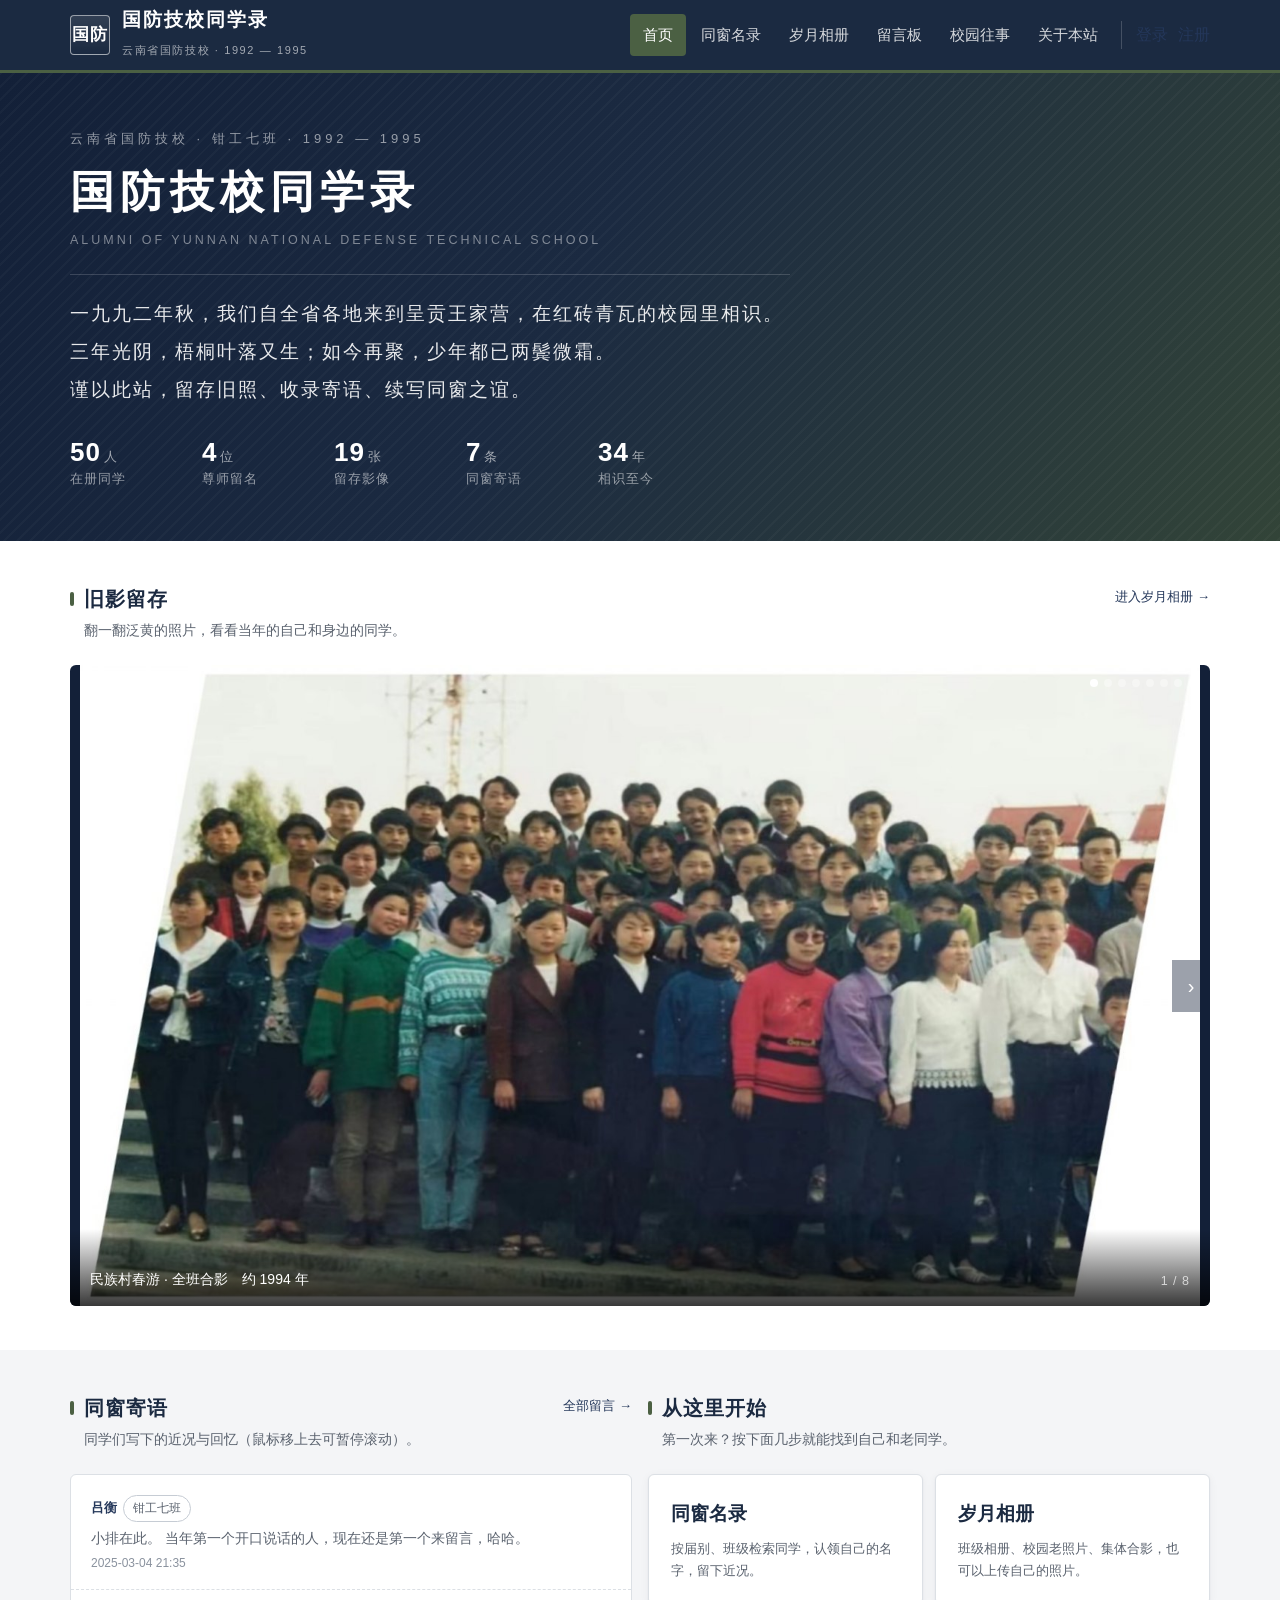
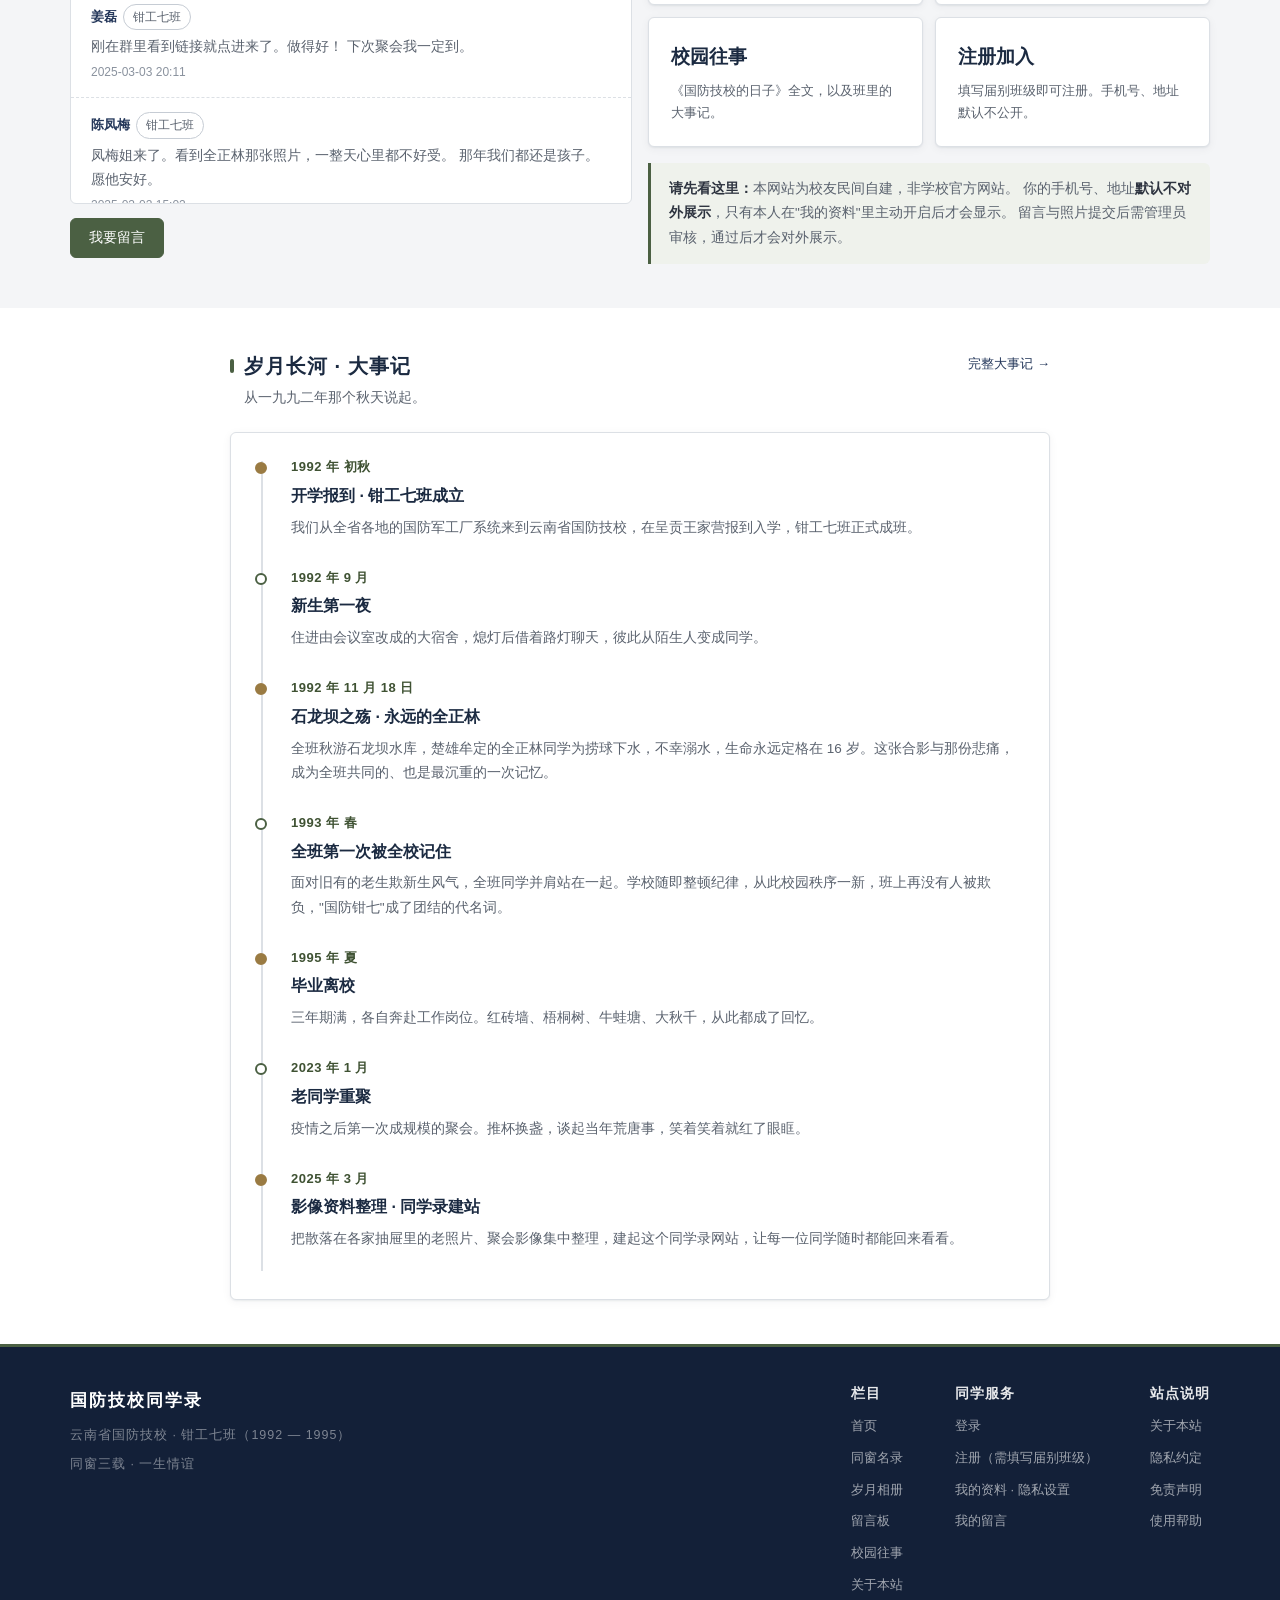
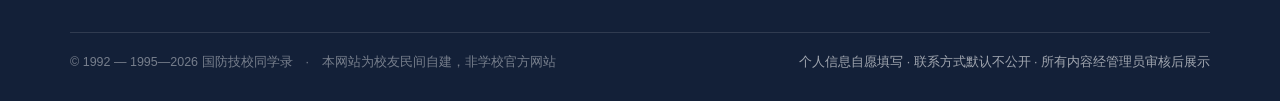
==== index.html @ aab2e18a "国防技校同学录网站：11 个页面 + 静态数据层 + 审核与隐私机制 - 首页/同窗名录/岁月相册/留言板/校园往事/文章详情 - 登录/注册/我的资料/管理后台/关于本站 - 藏蓝+军绿主题，响应式" ====
<!DOCTYPE html>
<html lang="zh-CN">
<head>
<meta charset="UTF-8">
<meta name="viewport" content="width=device-width,initial-scale=1">
<title>国防技校同学录 · 云南省国防技校钳工七班（1992—1995）</title>
<meta name="description" content="云南省国防技校钳工七班同学录：同窗名录、岁月相册、留言寄语、校园往事。面向往届在校学员，用于同学联络与旧照留存。">
<meta name="keywords" content="国防技校,同学录,钳工七班,校友,老照片,云南,呈贡,王家营">
<link rel="icon" href="assets/img/favicon.svg">
<link rel="stylesheet" href="css/style.css">
</head>
<body data-page="home">

<!-- 页头（由 js/ui.js 自动生成，改菜单请见该文件顶部 NAV 数组） -->
<div id="siteHeader"></div>

<!-- ==================== 开篇寄语横幅 ==================== -->
<section class="hero">
  <div class="hero-inner">
    <div class="eyebrow">云南省国防技校 · 钳工七班 · 1992 — 1995</div>
    <h1>国防技校同学录</h1>
    <div class="en">Alumni of Yunnan National Defense Technical School</div>
    <div class="slogan">
      一九九二年秋，我们自全省各地来到呈贡王家营，在红砖青瓦的校园里相识。<br>
      三年光阴，梧桐叶落又生；如今再聚，少年都已两鬓微霜。<br>
      谨以此站，留存旧照、收录寄语、续写同窗之谊。
    </div>
    <div class="hero-stat" data-home="stats"></div>
  </div>
</section>

<!-- ==================== 老照片轮播 ==================== -->
<section class="section">
  <div class="wrap">
    <div class="section-head">
      <h2>旧影留存</h2>
      <a class="more" href="album.html">进入岁月相册 →</a>
      <div class="desc">翻一翻泛黄的照片，看看当年的自己和身边的同学。</div>
    </div>
    <div class="carousel" id="carousel">
      <div class="carousel-stage" id="carouselStage"></div>
    </div>
  </div>
</section>

<!-- ==================== 留言滚动 + 快捷入口 ==================== -->
<section class="section">
  <div class="wrap">
    <div class="grid grid-2">
      <!-- 最新留言 -->
      <div>
        <div class="section-head">
          <h2>同窗寄语</h2>
          <a class="more" href="messages.html">全部留言 →</a>
          <div class="desc">同学们写下的近况与回忆（鼠标移上去可暂停滚动）。</div>
        </div>
        <div class="msg-roll" id="msgRoll"></div>
        <div style="margin-top:14px">
          <a class="btn btn-army" href="messages.html">我要留言</a>
        </div>
      </div>

      <!-- 快捷入口 -->
      <div>
        <div class="section-head">
          <h2>从这里开始</h2>
          <div class="desc">第一次来？按下面几步就能找到自己和老同学。</div>
        </div>
        <div class="grid grid-2" style="gap:12px">
          <a class="card card-pad" href="roster.html" style="text-decoration:none">
            <div style="font-size:19px;color:var(--navy-800);font-weight:600">同窗名录</div>
            <div style="font-size:13px;color:var(--ink-2);margin-top:6px;line-height:1.7">
              按届别、班级检索同学，认领自己的名字，留下近况。
            </div>
          </a>
          <a class="card card-pad" href="album.html" style="text-decoration:none">
            <div style="font-size:19px;color:var(--navy-800);font-weight:600">岁月相册</div>
            <div style="font-size:13px;color:var(--ink-2);margin-top:6px;line-height:1.7">
              班级相册、校园老照片、集体合影，也可以上传自己的照片。
            </div>
          </a>
          <a class="card card-pad" href="stories.html" style="text-decoration:none">
            <div style="font-size:19px;color:var(--navy-800);font-weight:600">校园往事</div>
            <div style="font-size:13px;color:var(--ink-2);margin-top:6px;line-height:1.7">
              《国防技校的日子》全文，以及班里的大事记。
            </div>
          </a>
          <a class="card card-pad" href="register.html" style="text-decoration:none">
            <div style="font-size:19px;color:var(--navy-800);font-weight:600">注册加入</div>
            <div style="font-size:13px;color:var(--ink-2);margin-top:6px;line-height:1.7">
              填写届别班级即可注册。手机号、地址默认不公开。
            </div>
          </a>
        </div>
        <div class="notice" style="margin-top:16px">
          <strong>请先看这里：</strong>本网站为校友民间自建，非学校官方网站。
          你的手机号、地址<strong>默认不对外展示</strong>，只有本人在"我的资料"里主动开启后才会显示。
          留言与照片提交后需管理员审核，通过后才会对外展示。
        </div>
      </div>
    </div>
  </div>
</section>

<!-- ==================== 大事记摘要 ==================== -->
<section class="section">
  <div class="wrap wrap-narrow">
    <div class="section-head">
      <h2>岁月长河 · 大事记</h2>
      <a class="more" href="stories.html">完整大事记 →</a>
      <div class="desc">从一九九二年那个秋天说起。</div>
    </div>
    <div class="card card-pad">
      <div class="timeline" id="timeline"></div>
    </div>
  </div>
</section>

<!-- 页脚 -->
<div id="siteFooter"></div>
<div id="toast"></div>

<script src="js/seed.js"></script>
<script src="js/store.js"></script>
<script src="js/ui.js"></script>
<script src="js/pages.js"></script>
<script>
/* 首页底部也渲染一遍大事记（复用 pages.js 里 stories 的渲染逻辑） */
(function () {
  var tl = document.getElementById('timeline');
  if (!tl) return;
  tl.innerHTML = window.SEED_TIMELINE.map(function (t) {
    return '<div class="tl-item' + (t.key ? ' key' : '') + '">' +
      '<div class="tl-date">' + UI.esc(t.date) + '</div>' +
      '<div class="tl-t">' + UI.esc(t.title) + '</div>' +
      '<div class="tl-d">' + UI.esc(t.desc) + '</div></div>';
  }).join('');
})();
</script>
</body>
</html>
---- css/style.css ----
@charset "utf-8";
/* ==========================================================================
   国防技校同学录 · 全站样式
   风格：庄重简约 · 藏蓝为主 / 军绿为辅 / 深灰文字 / 浅灰白背景
   说明：如需改配色，只改下面 :root 里的变量即可，全站自动生效。
   兼容：电脑端 + 手机移动端（响应式）
   ========================================================================== */

/* ----------------------------- 1. 主题变量 ------------------------------ */
:root{
  /* 主色：藏蓝 */
  --navy-900:#132038;
  --navy-800:#1B2A41;   /* 主色 · 页头 / 主按钮 */
  --navy-700:#24375A;
  --navy-600:#33507F;
  --navy-050:#EDF1F7;

  /* 辅色：军绿 */
  --army-700:#3F5233;
  --army-600:#4B6043;
  --army-500:#647A56;
  --army-050:#EFF2EC;

  /* 点缀：旧铜金（仅用于纪念 / 荣誉等少量场景，克制使用） */
  --gold-600:#9A7B43;
  --gold-050:#F7F3EA;

  /* 文字 */
  --ink:#2E3440;        /* 主文字 · 深灰 */
  --ink-2:#5A626E;      /* 次要文字 */
  --ink-3:#8A929E;      /* 弱化文字 */

  /* 背景 / 线条 */
  --bg:#F4F5F7;         /* 页面背景 · 浅灰白 */
  --bg-2:#EAECEF;
  --card:#FFFFFF;
  --line:#DCE0E5;
  --line-2:#C6CCD4;

  /* 状态色（用于审核状态等提示，低饱和，不喧宾夺主） */
  --ok:#3F6B4A;
  --ok-bg:#EDF4EF;
  --warn:#8A6A25;
  --warn-bg:#FBF5E6;
  --danger:#8C3A38;
  --danger-bg:#F8EDEC;

  /* 版式 */
  --radius:6px;
  --radius-lg:10px;
  --shadow:0 1px 2px rgba(19,32,56,.06),0 2px 10px rgba(19,32,56,.05);
  --shadow-md:0 2px 6px rgba(19,32,56,.08),0 10px 26px rgba(19,32,56,.08);
  --wrap:1180px;

  /* 字体 */
  --font:"PingFang SC","Microsoft YaHei","Hiragino Sans GB","Source Han Sans SC","Noto Sans CJK SC",-apple-system,"Segoe UI",Roboto,"Helvetica Neue",sans-serif;
  --font-kai:"Kaiti SC","KaiTi","STKaiti","楷体",serif;
}

/* ----------------------------- 2. 基础重置 ------------------------------ */
*,*::before,*::after{box-sizing:border-box;}
html{-webkit-text-size-adjust:100%;scroll-behavior:smooth;}
body{
  margin:0;
  font-family:var(--font);
  font-size:15.5px;
  line-height:1.8;
  color:var(--ink);
  background:var(--bg);
  -webkit-font-smoothing:antialiased;
}
img{max-width:100%;display:block;border:0;}
a{color:var(--navy-700);text-decoration:none;}
a:hover{color:var(--navy-600);text-decoration:underline;}
h1,h2,h3,h4{margin:0;font-weight:600;line-height:1.4;color:var(--navy-800);}
p{margin:0 0 1em;}
ul,ol{margin:0;padding:0;list-style:none;}
button,input,select,textarea{font-family:inherit;font-size:inherit;color:inherit;}
button{cursor:pointer;}
::selection{background:var(--navy-800);color:#fff;}

/* 通用容器 */
.wrap{width:100%;max-width:var(--wrap);margin:0 auto;padding:0 20px;}
.wrap-narrow{max-width:860px;}
.mt0{margin-top:0;}
.mb0{margin-bottom:0;}
.tc{text-align:center;}
.hide{display:none !important;}

/* ----------------------------- 3. 页头导航 ------------------------------ */
.site-header{
  background:var(--navy-800);
  border-bottom:3px solid var(--army-600);
  position:sticky;
  top:0;
  z-index:100;
}
.header-inner{
  max-width:var(--wrap);
  margin:0 auto;
  padding:0 20px;
  display:flex;
  align-items:center;
  justify-content:space-between;
  gap:18px;
  min-height:70px;
}
/* 站点标识 */
.brand{display:flex;align-items:center;gap:12px;color:#fff;text-decoration:none;flex:0 0 auto;}
.brand:hover{text-decoration:none;color:#fff;}
.brand-mark{
  width:40px;height:40px;flex:0 0 auto;
  border:1.5px solid rgba(255,255,255,.55);
  border-radius:4px;
  display:flex;align-items:center;justify-content:center;
  font-size:17px;font-weight:700;letter-spacing:1px;color:#fff;
  background:linear-gradient(180deg,rgba(255,255,255,.10),rgba(255,255,255,0));
}
.brand-text .brand-title{font-size:19px;font-weight:700;letter-spacing:2px;color:#fff;line-height:1.25;}
.brand-text .brand-sub{font-size:11px;letter-spacing:1.6px;color:rgba(255,255,255,.6);text-transform:uppercase;}

/* 主导航 */
.nav{display:flex;align-items:center;gap:2px;}
.nav > a{
  color:rgba(255,255,255,.82);
  padding:8px 13px;
  font-size:14.5px;
  border-radius:4px;
  transition:background .15s,color .15s;
  white-space:nowrap;
}
.nav > a:hover{background:rgba(255,255,255,.10);color:#fff;text-decoration:none;}
.nav > a.active{color:#fff;background:var(--army-600);}
.nav-user{display:flex;align-items:center;gap:10px;margin-left:8px;padding-left:14px;border-left:1px solid rgba(255,255,255,.18);}
.nav-user .who{color:rgba(255,255,255,.7);font-size:13px;}

/* 移动端汉堡按钮 */
.nav-toggle{
  display:none;background:transparent;border:1px solid rgba(255,255,255,.35);
  color:#fff;border-radius:4px;padding:6px 10px;font-size:16px;line-height:1;
}
@media (max-width:900px){
  .header-inner{flex-wrap:wrap;min-height:60px;padding-top:8px;padding-bottom:8px;}
  .nav-toggle{display:block;}
  .nav{
    display:none;flex-direction:column;align-items:stretch;gap:0;
    width:100%;padding:6px 0 12px;
  }
  .nav.open{display:flex;}
  .nav > a{padding:11px 12px;border-radius:0;border-bottom:1px solid rgba(255,255,255,.08);}
  .nav-user{margin:10px 0 0;padding:10px 12px 0;border-left:0;border-top:1px solid rgba(255,255,255,.15);justify-content:space-between;}
}

/* ----------------------------- 4. 页面标题条 ---------------------------- */
.page-head{
  background:var(--navy-700);
  background-image:linear-gradient(120deg,var(--navy-800),var(--navy-700) 60%,var(--army-700));
  color:#fff;
  padding:34px 0 30px;
}
.page-head h1{color:#fff;font-size:25px;letter-spacing:1px;}
.page-head .sub{color:rgba(255,255,255,.72);font-size:13.5px;margin-top:6px;letter-spacing:.5px;}
.crumb{font-size:12.5px;color:rgba(255,255,255,.6);margin-bottom:10px;}
.crumb a{color:rgba(255,255,255,.8);}
.crumb a:hover{color:#fff;}

/* ----------------------------- 5. 板块 / 卡片 --------------------------- */
.section{padding:44px 0;}
.section:nth-of-type(even){background:#fff;}
.section-head{margin-bottom:22px;}
.section-head h2{
  font-size:20px;letter-spacing:1px;position:relative;padding-left:14px;
}
.section-head h2::before{
  content:"";position:absolute;left:0;top:.35em;bottom:.35em;width:4px;
  background:var(--army-600);border-radius:2px;
}
.section-head .desc{color:var(--ink-2);font-size:13.5px;margin-top:6px;padding-left:14px;}
.section-head .more{float:right;font-size:13px;margin-top:-28px;}

.card{
  background:var(--card);border:1px solid var(--line);border-radius:var(--radius);
  box-shadow:var(--shadow);
}
.card-pad{padding:22px;}
.grid{display:grid;gap:16px;}
.grid-3{grid-template-columns:repeat(3,1fr);}
.grid-4{grid-template-columns:repeat(4,1fr);}
.grid-2{grid-template-columns:repeat(2,1fr);}

/* ----------------------------- 6. 按钮 ---------------------------------- */
.btn{
  display:inline-flex;align-items:center;justify-content:center;gap:6px;
  padding:9px 18px;border-radius:var(--radius);border:1px solid var(--navy-800);
  background:var(--navy-800);color:#fff;font-size:14px;line-height:1.4;
  transition:background .15s,border-color .15s,color .15s;
  white-space:nowrap;
}
.btn:hover{background:var(--navy-700);border-color:var(--navy-700);color:#fff;text-decoration:none;}
.btn-army{background:var(--army-600);border-color:var(--army-600);}
.btn-army:hover{background:var(--army-500);border-color:var(--army-500);}
.btn-ghost{background:transparent;color:var(--navy-800);border-color:var(--line-2);}
.btn-ghost:hover{background:var(--navy-050);color:var(--navy-800);border-color:var(--navy-600);}
.btn-light{background:rgba(255,255,255,.12);border-color:rgba(255,255,255,.5);color:#fff;}
.btn-light:hover{background:rgba(255,255,255,.22);color:#fff;}
.btn-sm{padding:5px 12px;font-size:13px;}
.btn-danger{background:var(--danger);border-color:var(--danger);}
.btn-danger:hover{background:#7A3230;border-color:#7A3230;}
.btn-block{width:100%;}
.btn:disabled{opacity:.55;cursor:not-allowed;}

/* ----------------------------- 7. 表单 ---------------------------------- */
.form-row{margin-bottom:16px;}
.form-row label{display:block;font-size:13.5px;color:var(--ink-2);margin-bottom:6px;}
.form-row label .req{color:var(--danger);margin-left:2px;}
.input,.select,.textarea{
  width:100%;padding:9px 12px;border:1px solid var(--line-2);border-radius:var(--radius);
  background:#fff;color:var(--ink);outline:none;transition:border-color .15s,box-shadow .15s;
}
.input:focus,.select:focus,.textarea:focus{border-color:var(--navy-600);box-shadow:0 0 0 3px var(--navy-050);}
.textarea{min-height:120px;resize:vertical;line-height:1.7;}
.form-hint{font-size:12.5px;color:var(--ink-3);margin-top:5px;}
.form-inline{display:flex;gap:10px;flex-wrap:wrap;align-items:flex-end;}
.check{display:flex;align-items:flex-start;gap:8px;font-size:13.5px;color:var(--ink-2);line-height:1.6;}
.check input{margin-top:4px;flex:0 0 auto;width:16px;height:16px;accent-color:var(--navy-700);}

/* ----------------------------- 8. 表格 ---------------------------------- */
.table{width:100%;border-collapse:collapse;font-size:14px;background:#fff;}
.table th,.table td{padding:11px 12px;border-bottom:1px solid var(--line);text-align:left;vertical-align:middle;}
.table th{background:var(--bg-2);color:var(--ink-2);font-weight:600;font-size:13px;white-space:nowrap;}
.table tr:hover td{background:#FAFBFC;}

/* ----------------------------- 9. 标签 / 提示 --------------------------- */
.tag{
  display:inline-block;padding:2px 9px;border-radius:999px;font-size:12px;line-height:1.7;
  border:1px solid var(--line-2);color:var(--ink-2);background:#fff;
}
.tag-navy{background:var(--navy-050);border-color:#C9D5E6;color:var(--navy-700);}
.tag-army{background:var(--army-050);border-color:#CBD6C2;color:var(--army-700);}
.tag-gold{background:var(--gold-050);border-color:#E2D5B6;color:var(--gold-600);}
.tag-ok{background:var(--ok-bg);border-color:#C6DCCC;color:var(--ok);}
.tag-warn{background:var(--warn-bg);border-color:#E6D9B4;color:var(--warn);}
.tag-danger{background:var(--danger-bg);border-color:#E7CBC9;color:var(--danger);}

.notice{
  border-left:3px solid var(--army-600);background:var(--army-050);
  padding:14px 18px;border-radius:0 var(--radius) var(--radius) 0;
  font-size:13.5px;color:var(--ink-2);line-height:1.8;
}
.notice-navy{border-left-color:var(--navy-700);background:var(--navy-050);}
.notice-warn{border-left-color:var(--gold-600);background:var(--gold-050);}
.notice strong{color:var(--ink);}

/* Toast 轻提示 */
#toast{
  position:fixed;left:50%;bottom:34px;transform:translateX(-50%);
  background:var(--navy-900);color:#fff;padding:11px 22px;border-radius:var(--radius);
  font-size:14px;z-index:9999;box-shadow:var(--shadow-md);opacity:0;pointer-events:none;
  transition:opacity .2s,transform .2s;max-width:86vw;text-align:center;
}
#toast.show{opacity:1;transform:translateX(-50%) translateY(-6px);}

/* ----------------------------- 10. 首页专属 ----------------------------- */
/* 开篇寄语横幅 */
.hero{
  background:var(--navy-800);
  background-image:
    linear-gradient(120deg,var(--navy-900) 0%,var(--navy-800) 45%,var(--army-700) 130%);
  color:#fff;
  padding:54px 0 50px;
  position:relative;
  overflow:hidden;
}
.hero::after{ /* 极简暗纹，庄重不花哨 */
  content:"";position:absolute;inset:0;
  background-image:repeating-linear-gradient(135deg,rgba(255,255,255,.028) 0 2px,transparent 2px 9px);
  pointer-events:none;
}
.hero-inner{position:relative;z-index:1;max-width:var(--wrap);margin:0 auto;padding:0 20px;}
.hero .eyebrow{font-size:13px;letter-spacing:4px;color:rgba(255,255,255,.55);margin-bottom:14px;}
.hero h1{
  color:#fff;font-size:44px;letter-spacing:6px;line-height:1.25;font-weight:700;
}
.hero .en{font-size:12.5px;letter-spacing:3px;color:rgba(255,255,255,.45);margin-top:10px;text-transform:uppercase;}
.hero .slogan{
  margin-top:22px;padding-top:20px;border-top:1px solid rgba(255,255,255,.16);
  font-family:var(--font-kai);font-size:19px;line-height:2;color:rgba(255,255,255,.9);
  letter-spacing:2px;max-width:720px;
}
.hero-stat{display:flex;gap:36px;margin-top:28px;flex-wrap:wrap;}
.hero-stat .it{min-width:96px;}
.hero-stat .n{font-size:26px;font-weight:700;color:#fff;letter-spacing:1px;line-height:1.2;}
.hero-stat .n small{font-size:13px;font-weight:400;color:rgba(255,255,255,.6);margin-left:3px;letter-spacing:0;}
.hero-stat .t{font-size:12.5px;color:rgba(255,255,255,.55);letter-spacing:1px;}
@media (max-width:700px){
  .hero{padding:36px 0 34px;}
  .hero h1{font-size:30px;letter-spacing:3px;}
  .hero .slogan{font-size:16px;line-height:1.95;}
  .hero-stat{gap:22px;}
}

/* 老照片轮播 */
.carousel{position:relative;background:var(--navy-900);border-radius:var(--radius);overflow:hidden;}
.carousel-stage{position:relative;width:100%;padding-top:56.25%;} /* 16:9 */
.carousel-stage img{
  position:absolute;inset:0;width:100%;height:100%;object-fit:contain;
  opacity:0;transition:opacity .6s ease;
}
.carousel-stage img.on{opacity:1;}
.carousel-cap{
  position:absolute;left:0;right:0;bottom:0;padding:38px 20px 14px;
  background:linear-gradient(180deg,transparent,rgba(0,0,0,.78));
  color:#fff;font-size:14px;display:flex;align-items:flex-end;justify-content:space-between;gap:12px;
}
.carousel-cap .idx{font-size:12.5px;color:rgba(255,255,255,.7);letter-spacing:1px;flex:0 0 auto;}
.carousel-btn{
  position:absolute;top:50%;transform:translateY(-50%);
  width:38px;height:52px;border:0;background:rgba(19,32,56,.42);color:#fff;
  font-size:20px;line-height:1;display:flex;align-items:center;justify-content:center;
  transition:background .15s;
}
.carousel-btn:hover{background:rgba(19,32,56,.75);}
.carousel-btn.prev{left:0;}
.carousel-btn.next{right:0;}
.carousel-dots{position:absolute;top:14px;right:14px;display:flex;gap:6px;flex-wrap:wrap;max-width:60%;}
.carousel-dots button{
  width:8px;height:8px;border-radius:50%;border:0;padding:0;
  background:rgba(255,255,255,.35);transition:background .15s;
}
.carousel-dots button.on{background:#fff;}

/* 最新留言滚动区 */
.msg-roll{
  height:330px;overflow:hidden;position:relative;
  border:1px solid var(--line);border-radius:var(--radius);background:#fff;
}
.msg-roll-inner{padding:6px 0;}
.msg-roll-inner.scrolling{animation:rollUp 40s linear infinite;}
.msg-roll:hover .msg-roll-inner{animation-play-state:paused;}
@keyframes rollUp{from{transform:translateY(0);}to{transform:translateY(-50%);}}
.roll-item{padding:14px 20px;border-bottom:1px dashed var(--line);}
.roll-item .who{font-size:13px;color:var(--navy-700);font-weight:600;}
.roll-item .who .tag{margin-left:6px;font-weight:400;}
.roll-item .txt{font-size:14px;color:var(--ink-2);margin-top:4px;line-height:1.75;
  display:-webkit-box;-webkit-line-clamp:2;-webkit-box-orient:vertical;overflow:hidden;}
.roll-item .time{font-size:12px;color:var(--ink-3);margin-top:3px;}

/* ----------------------------- 11. 名录卡片 ----------------------------- */
.roster-tools{
  background:#fff;border:1px solid var(--line);border-radius:var(--radius);
  padding:16px 18px;margin-bottom:22px;
}
.search-line{display:flex;gap:10px;flex-wrap:wrap;}
.search-line .input{flex:1 1 220px;}
.filters{display:flex;gap:20px;flex-wrap:wrap;margin-top:14px;padding-top:14px;border-top:1px dashed var(--line);}
.filter-group{display:flex;align-items:center;gap:8px;flex-wrap:wrap;}
.filter-group .lbl{font-size:13px;color:var(--ink-3);flex:0 0 auto;}
.chip{
  padding:4px 12px;border-radius:999px;border:1px solid var(--line-2);background:#fff;
  font-size:13px;color:var(--ink-2);cursor:pointer;transition:all .15s;
}
.chip:hover{border-color:var(--navy-600);color:var(--navy-700);}
.chip.on{background:var(--navy-800);border-color:var(--navy-800);color:#fff;}

.member{
  background:#fff;border:1px solid var(--line);border-radius:var(--radius);
  padding:16px 16px 14px;display:flex;gap:14px;box-shadow:var(--shadow);
  transition:box-shadow .18s,border-color .18s;
}
.member:hover{box-shadow:var(--shadow-md);border-color:var(--line-2);}
.avatar{
  width:54px;height:54px;flex:0 0 auto;border-radius:4px;
  background:var(--navy-050);border:1px solid #C9D5E6;color:var(--navy-700);
  display:flex;align-items:center;justify-content:center;font-size:20px;font-weight:600;letter-spacing:0;
}
.avatar.army{background:var(--army-050);border-color:#CBD6C2;color:var(--army-700);}
.member-main{min-width:0;flex:1;}
.member-name{font-size:16.5px;font-weight:600;color:var(--navy-800);display:flex;align-items:center;gap:8px;flex-wrap:wrap;}
.member-name .nick{font-size:12.5px;color:var(--ink-3);font-weight:400;}
.member-meta{font-size:13px;color:var(--ink-2);margin-top:5px;display:flex;flex-wrap:wrap;gap:4px 14px;}
.member-meta i{font-style:normal;color:var(--ink-3);}
.member-note{font-size:13.5px;color:var(--ink-2);margin-top:8px;line-height:1.7;
  display:-webkit-box;-webkit-line-clamp:2;-webkit-box-orient:vertical;overflow:hidden;}
.member-foot{margin-top:10px;padding-top:10px;border-top:1px dashed var(--line);
  display:flex;align-items:center;justify-content:space-between;gap:10px;flex-wrap:wrap;}
.privacy-lock{font-size:12.5px;color:var(--ink-3);display:flex;align-items:center;gap:5px;}

/* 分页 */
.pager{display:flex;justify-content:center;align-items:center;gap:8px;margin-top:28px;flex-wrap:wrap;}
.pager button{
  min-width:36px;height:36px;padding:0 11px;border:1px solid var(--line-2);background:#fff;
  border-radius:var(--radius);color:var(--ink-2);font-size:13.5px;
}
.pager button:hover{border-color:var(--navy-600);color:var(--navy-700);}
.pager button.on{background:var(--navy-800);border-color:var(--navy-800);color:#fff;}
.pager button:disabled{opacity:.45;cursor:not-allowed;}

/* ----------------------------- 12. 相册 --------------------------------- */
.album-filter{display:flex;gap:10px;flex-wrap:wrap;margin-bottom:20px;}
.gallery{display:grid;grid-template-columns:repeat(4,1fr);gap:14px;}
.photo{
  position:relative;background:#fff;border:1px solid var(--line);border-radius:var(--radius);
  overflow:hidden;cursor:pointer;box-shadow:var(--shadow);
}
.photo .thumb{position:relative;padding-top:72%;background:var(--bg-2);overflow:hidden;}
.photo .thumb img{
  position:absolute;inset:0;width:100%;height:100%;object-fit:cover;object-position:center 36%;
  transition:transform .35s ease;
}
.photo:hover .thumb img{transform:scale(1.04);}
.photo .info{padding:10px 12px 12px;}
.photo .info .t{font-size:13.5px;color:var(--navy-800);font-weight:600;
  display:-webkit-box;-webkit-line-clamp:1;-webkit-box-orient:vertical;overflow:hidden;}
.photo .info .m{font-size:12px;color:var(--ink-3);margin-top:3px;display:flex;justify-content:space-between;gap:8px;}
.photo .badge{
  position:absolute;top:8px;left:8px;z-index:2;
}
/* 灯箱 */
.lightbox{
  position:fixed;inset:0;background:rgba(12,18,30,.92);z-index:1000;
  display:none;align-items:center;justify-content:center;padding:30px;
}
.lightbox.on{display:flex;}
.lightbox img{max-width:92vw;max-height:78vh;object-fit:contain;border-radius:3px;box-shadow:0 12px 50px rgba(0,0,0,.6);}
.lightbox .lb-cap{
  position:absolute;left:0;right:0;bottom:0;padding:16px 24px 22px;
  color:#fff;text-align:center;background:linear-gradient(180deg,transparent,rgba(0,0,0,.7));
}
.lightbox .lb-cap .t{font-size:15.5px;}
.lightbox .lb-cap .m{font-size:12.5px;color:rgba(255,255,255,.62);margin-top:4px;}
.lightbox .lb-close{
  position:absolute;top:18px;right:22px;background:transparent;border:1px solid rgba(255,255,255,.4);
  color:#fff;width:38px;height:38px;border-radius:50%;font-size:18px;line-height:1;
}
.lightbox .lb-close:hover{background:rgba(255,255,255,.14);}
.lightbox .lb-nav{
  position:absolute;top:50%;transform:translateY(-50%);width:46px;height:64px;
  background:rgba(255,255,255,.10);border:1px solid rgba(255,255,255,.22);color:#fff;
  border-radius:3px;font-size:22px;
}
.lightbox .lb-nav:hover{background:rgba(255,255,255,.2);}
.lightbox .lb-nav.prev{left:16px;}
.lightbox .lb-nav.next{right:16px;}

/* 上传区 */
.uploader{
  border:1.5px dashed var(--line-2);border-radius:var(--radius-lg);background:#fff;
  padding:26px;text-align:center;
}
.uploader.dragover{border-color:var(--navy-600);background:var(--navy-050);}
.uploader .up-icon{font-size:30px;color:var(--ink-3);line-height:1;}
.uploader .up-t{font-size:14.5px;color:var(--ink-2);margin-top:10px;}
.uploader .up-s{font-size:12.5px;color:var(--ink-3);margin-top:4px;}
.preview-strip{display:flex;gap:10px;flex-wrap:wrap;justify-content:center;margin-top:16px;}
.preview-strip .pv{width:88px;height:88px;border-radius:4px;overflow:hidden;border:1px solid var(--line-2);position:relative;}
.preview-strip .pv img{width:100%;height:100%;object-fit:cover;}

/* ----------------------------- 13. 留言板 ------------------------------- */
.post{
  background:#fff;border:1px solid var(--line);border-radius:var(--radius);
  padding:18px 20px;margin-bottom:14px;box-shadow:var(--shadow);
}
.post-head{display:flex;align-items:center;gap:11px;flex-wrap:wrap;}
.post-head .avatar{width:40px;height:40px;font-size:15px;}
.post-head .who{font-size:14.5px;font-weight:600;color:var(--navy-800);}
.post-head .meta{font-size:12.5px;color:var(--ink-3);}
.post-head .right{margin-left:auto;display:flex;align-items:center;gap:8px;}
.post-body{margin-top:12px;font-size:15px;color:var(--ink);line-height:1.85;white-space:pre-wrap;word-break:break-word;}
.post-body img{max-width:100%;border-radius:4px;margin-top:10px;border:1px solid var(--line);}
.post-acts{margin-top:12px;padding-top:10px;border-top:1px dashed var(--line);
  display:flex;gap:16px;align-items:center;font-size:13px;}
.post-acts button{background:transparent;border:0;color:var(--ink-3);padding:0;font-size:13px;}
.post-acts button:hover{color:var(--navy-700);}
.replies{margin-top:12px;background:var(--bg);border-radius:var(--radius);padding:12px 14px;}
.reply{font-size:13.5px;color:var(--ink-2);line-height:1.75;padding:7px 0;border-bottom:1px dashed var(--line);}
.reply:last-child{border-bottom:0;}
.reply .who{color:var(--navy-700);font-weight:600;margin-right:6px;}
.reply .at{color:var(--army-600);}
.reply-form{display:flex;gap:8px;margin-top:10px;}
.reply-form .input{flex:1;padding:7px 11px;font-size:13.5px;}

/* ----------------------------- 14. 文章 --------------------------------- */
.article{background:#fff;border:1px solid var(--line);border-radius:var(--radius);padding:34px 40px;box-shadow:var(--shadow);}
.article h1{font-size:26px;line-height:1.5;letter-spacing:1px;}
.article .art-meta{font-size:13px;color:var(--ink-3);margin:10px 0 22px;padding-bottom:16px;border-bottom:1px solid var(--line);}
.article-body{font-size:16px;line-height:2.05;color:var(--ink);}
.article-body p{margin:0 0 1.25em;text-indent:2em;}
.article-body p.noind{text-indent:0;}
.article-body blockquote{
  margin:22px 0;padding:16px 22px;background:var(--bg);border-left:3px solid var(--army-600);
  font-family:var(--font-kai);font-size:16.5px;color:var(--ink-2);text-indent:0;
}
.article-body blockquote p{text-indent:0;margin:0 0 .6em;}
.article-body blockquote p:last-child{margin-bottom:0;}
.article-body h2{font-size:19px;margin:32px 0 14px;padding-left:12px;border-left:4px solid var(--navy-700);}
.article-body .memorial{
  background:var(--gold-050);border:1px solid #E2D5B6;border-radius:var(--radius);
  padding:18px 22px;margin:22px 0;text-align:center;font-family:var(--font-kai);
  color:var(--gold-600);font-size:16px;line-height:2;text-indent:0;
}
.art-list-item{
  background:#fff;border:1px solid var(--line);border-radius:var(--radius);
  padding:20px 22px;margin-bottom:14px;box-shadow:var(--shadow);
  display:flex;gap:18px;align-items:flex-start;
}
.art-list-item:hover{border-color:var(--line-2);}
.art-thumb{width:130px;height:92px;flex:0 0 auto;border-radius:4px;overflow:hidden;background:var(--bg-2);}
.art-thumb img{width:100%;height:100%;object-fit:cover;object-position:center 36%;}
.art-list-main{flex:1;min-width:0;}
.art-list-main h3{font-size:17.5px;}
.art-list-main h3 a{color:var(--navy-800);}
.art-list-main .ex{font-size:13.5px;color:var(--ink-2);margin-top:8px;line-height:1.8;}
.art-list-main .mt{font-size:12.5px;color:var(--ink-3);margin-top:10px;}

/* 大事记时间轴 */
.timeline{position:relative;padding-left:30px;}
.timeline::before{content:"";position:absolute;left:8px;top:6px;bottom:6px;width:2px;background:var(--line);}
.tl-item{position:relative;padding:0 0 26px 8px;}
.tl-item::before{
  content:"";position:absolute;left:-28px;top:7px;width:12px;height:12px;border-radius:50%;
  background:#fff;border:2.5px solid var(--army-600);
}
.tl-item.key::before{background:var(--gold-600);border-color:var(--gold-600);}
.tl-item .tl-date{font-size:13px;color:var(--army-700);font-weight:600;letter-spacing:.5px;}
.tl-item .tl-t{font-size:16px;color:var(--navy-800);margin-top:3px;font-weight:600;}
.tl-item .tl-d{font-size:13.5px;color:var(--ink-2);margin-top:5px;line-height:1.8;}

/* ----------------------------- 15. 登录/注册 ---------------------------- */
.auth-wrap{max-width:460px;margin:0 auto;}
.auth-card{background:#fff;border:1px solid var(--line);border-radius:var(--radius-lg);
  padding:34px 34px 30px;box-shadow:var(--shadow-md);}
.auth-card h2{font-size:21px;text-align:center;letter-spacing:1px;}
.auth-card .auth-sub{text-align:center;font-size:13px;color:var(--ink-3);margin:8px 0 24px;}
.auth-foot{text-align:center;font-size:13.5px;color:var(--ink-2);margin-top:20px;}
.demo-hint{
  background:var(--navy-050);border:1px dashed #C9D5E6;border-radius:var(--radius);
  padding:11px 14px;font-size:12.5px;color:var(--navy-700);margin-top:18px;line-height:1.75;
}

/* ----------------------------- 16. 影音 / 关于 -------------------------- */
.video-box{background:var(--navy-900);border-radius:var(--radius);overflow:hidden;}
.video-box video{width:100%;display:block;background:#000;}
.video-fallback{padding:14px 18px;background:var(--navy-800);color:rgba(255,255,255,.72);font-size:12.5px;line-height:1.8;}
.video-fallback code{background:rgba(255,255,255,.12);padding:1px 6px;border-radius:3px;color:#fff;}

.prose-block{font-size:15.5px;line-height:2;color:var(--ink);}
.prose-block h3{font-size:17px;margin:26px 0 12px;}
.prose-block p{text-indent:2em;margin:0 0 1.1em;}
.prose-block ul{margin:0 0 1.1em;padding-left:1.4em;list-style:disc;}
.prose-block ul li{margin-bottom:7px;line-height:1.9;}

/* 管理后台 */
.admin-tabs{display:flex;gap:8px;flex-wrap:wrap;margin-bottom:20px;border-bottom:1px solid var(--line);padding-bottom:0;}
.admin-tabs button{
  background:transparent;border:0;border-bottom:2.5px solid transparent;padding:10px 16px;
  font-size:14.5px;color:var(--ink-2);margin-bottom:-1px;
}
.admin-tabs button.on{color:var(--navy-800);border-bottom-color:var(--navy-800);font-weight:600;}
.stat-row{display:grid;grid-template-columns:repeat(4,1fr);gap:16px;margin-bottom:24px;}
.stat-box{background:#fff;border:1px solid var(--line);border-radius:var(--radius);padding:18px 20px;}
.stat-box .n{font-size:27px;font-weight:700;color:var(--navy-800);line-height:1.25;}
.stat-box .t{font-size:13px;color:var(--ink-3);margin-top:2px;}

/* ----------------------------- 17. 页脚 --------------------------------- */
.site-footer{
  background:var(--navy-900);color:rgba(255,255,255,.6);margin-top:0;
  padding:38px 0 26px;font-size:13px;line-height:1.9;
  border-top:3px solid var(--army-600);
}
.footer-top{display:flex;gap:40px;flex-wrap:wrap;justify-content:space-between;}
.footer-brand .bt{color:#fff;font-size:17px;letter-spacing:2px;font-weight:600;}
.footer-brand .bs{font-size:12.5px;color:rgba(255,255,255,.45);margin-top:6px;letter-spacing:1px;}
.footer-links{display:flex;gap:52px;flex-wrap:wrap;}
.footer-col h4{color:rgba(255,255,255,.9);font-size:13.5px;margin-bottom:10px;letter-spacing:1px;}
.footer-col a{display:block;color:rgba(255,255,255,.6);font-size:13px;margin-bottom:7px;}
.footer-col a:hover{color:#fff;text-decoration:none;}
.footer-bottom{
  margin-top:28px;padding-top:18px;border-top:1px solid rgba(255,255,255,.12);
  font-size:12.5px;color:rgba(255,255,255,.42);display:flex;justify-content:space-between;
  gap:14px;flex-wrap:wrap;
}
.footer-bottom .warn{color:rgba(255,255,255,.6);}

/* 空状态 */
.empty{text-align:center;padding:52px 20px;color:var(--ink-3);font-size:14px;}
.empty .ic{font-size:34px;opacity:.5;line-height:1;margin-bottom:12px;}

/* ----------------------------- 18. 响应式 ------------------------------- */
@media (max-width:1024px){
  .grid-4{grid-template-columns:repeat(3,1fr);}
  .gallery{grid-template-columns:repeat(3,1fr);}
  .stat-row{grid-template-columns:repeat(2,1fr);}
}
@media (max-width:820px){
  body{font-size:15px;}
  .grid-3,.grid-4,.grid-2{grid-template-columns:repeat(2,1fr);}
  .gallery{grid-template-columns:repeat(2,1fr);}
  .section{padding:32px 0;}
  .article{padding:24px 20px;}
  .article-body{font-size:15.5px;line-height:1.95;}
  .art-list-item{flex-direction:column;gap:12px;}
  .art-thumb{width:100%;height:150px;}
  .footer-links{gap:34px;}
}
@media (max-width:560px){
  .wrap{padding:0 14px;}
  .grid-3,.grid-4,.grid-2{grid-template-columns:1fr;}
  .gallery{grid-template-columns:repeat(2,1fr);gap:10px;}
  .page-head{padding:24px 0 22px;}
  .page-head h1{font-size:21px;}
  .section-head .more{float:none;display:block;margin-top:8px;}
  .member{padding:14px;}
  .avatar{width:46px;height:46px;font-size:17px;}
  .carousel-cap{font-size:12.5px;padding:30px 12px 10px;flex-direction:column;align-items:flex-start;gap:4px;}
  .carousel-btn{width:30px;height:42px;font-size:17px;}
  .filters{gap:12px;}
  .article-body p{text-indent:0;}
  .footer-top{gap:24px;}
  .footer-bottom{flex-direction:column;gap:8px;}
  .auth-card{padding:24px 18px;}
  .msg-roll{height:270px;}
}

/* 打印（相册/文章可打印存档） */
@media print{
  .site-header,.site-footer,.page-head,.no-print{display:none !important;}
  body{background:#fff;}
  .article{border:0;box-shadow:none;padding:0;}
}
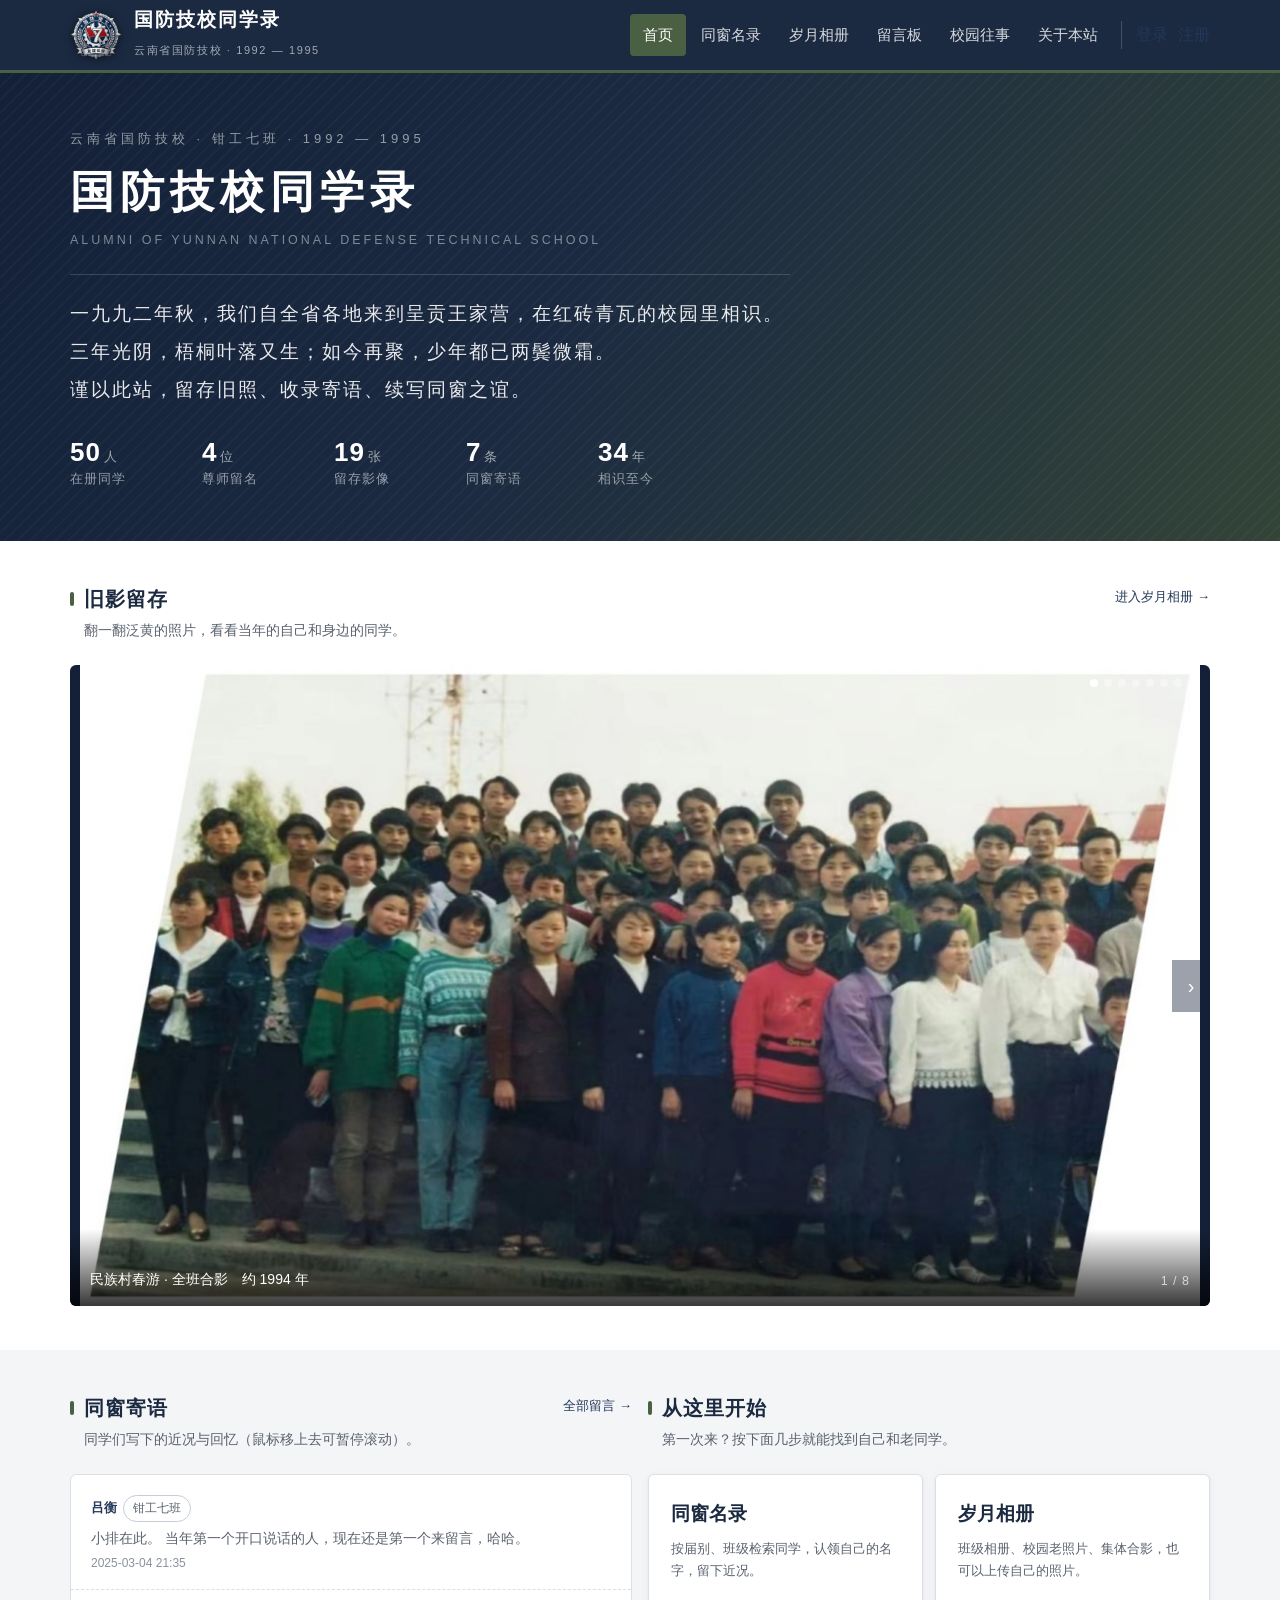
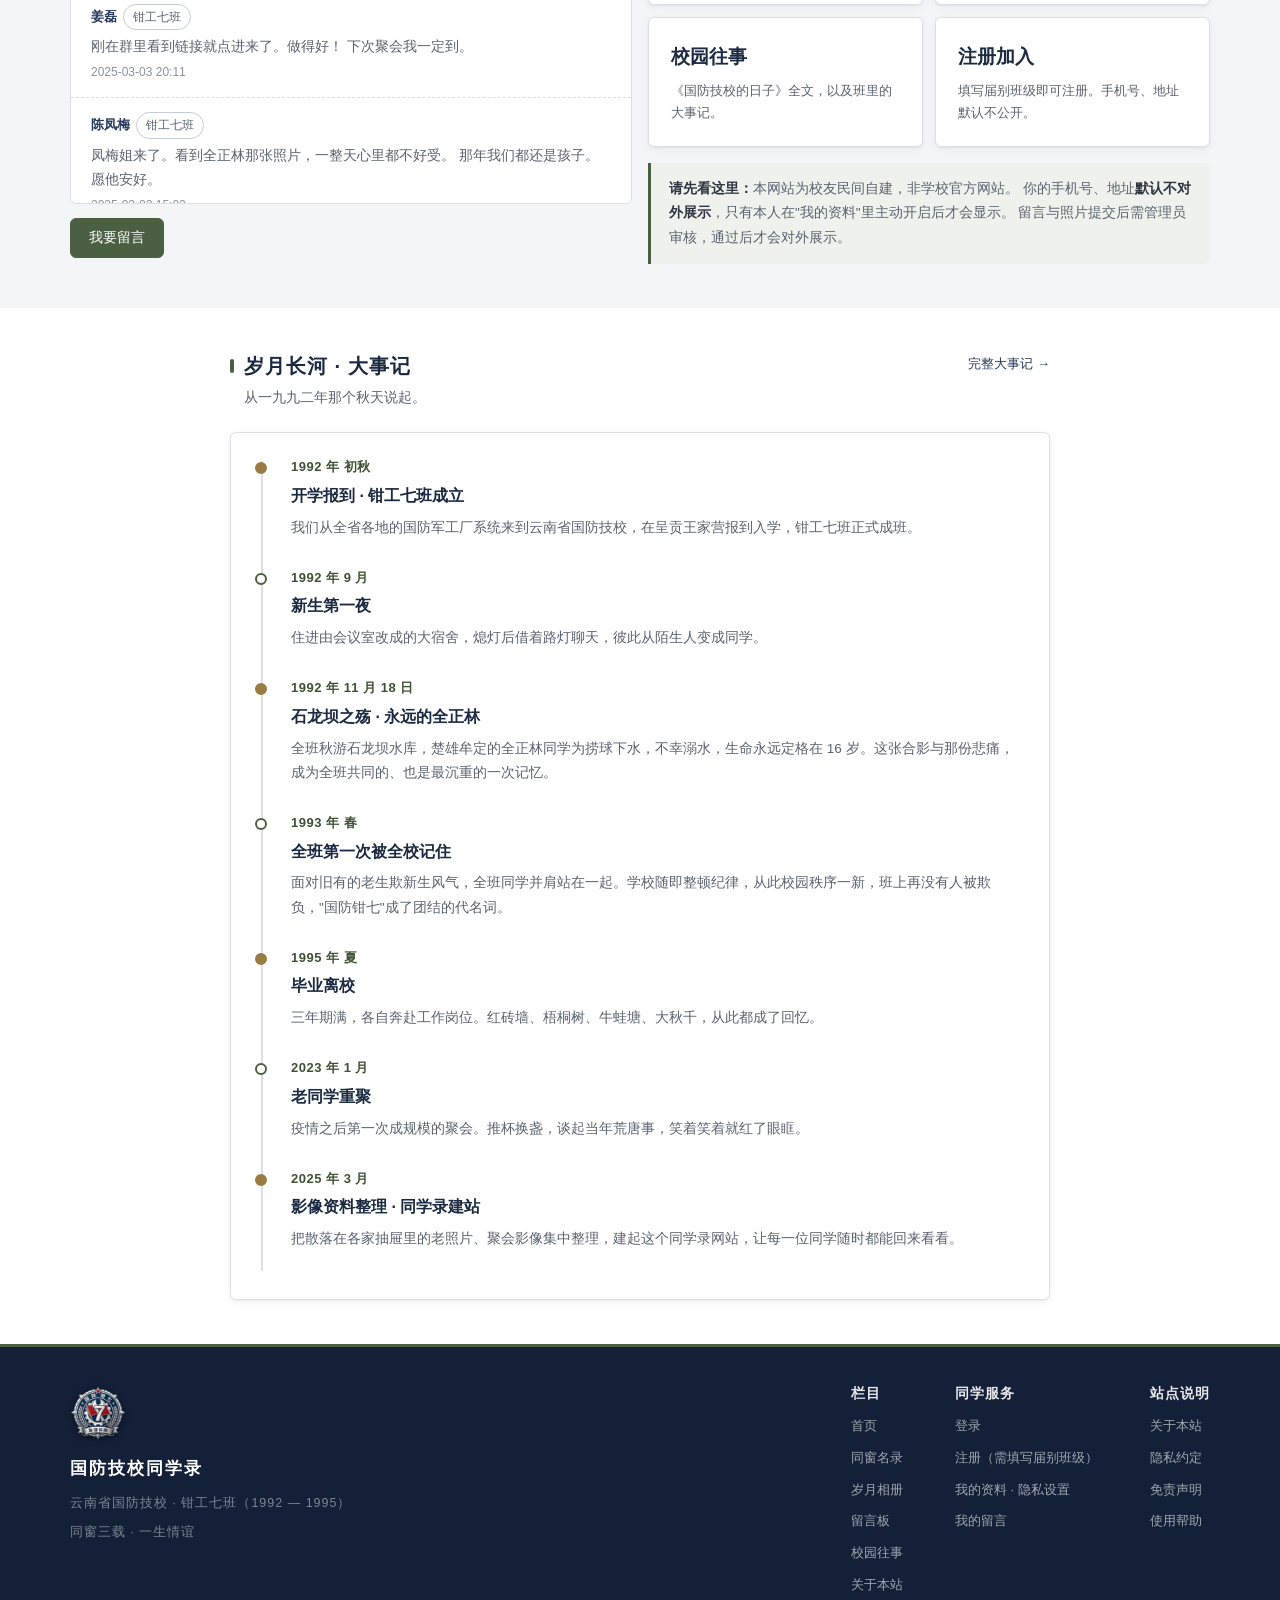
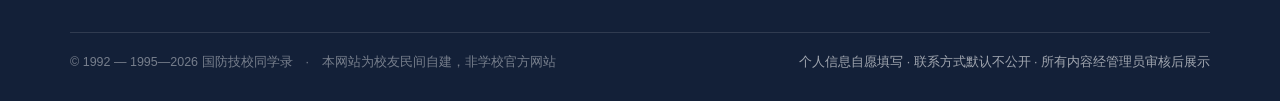
==== commit ec91b0a2: "feat: 班徽上线（透明底全套图标）+ Flask 后端 + 提交按钮防误点" ====
--- a/index.html
+++ b/index.html
@@ -1,141 +1,149 @@
-<!DOCTYPE html>
-<html lang="zh-CN">
-<head>
-<meta charset="UTF-8">
-<meta name="viewport" content="width=device-width,initial-scale=1">
-<title>国防技校同学录 · 云南省国防技校钳工七班（1992—1995）</title>
-<meta name="description" content="云南省国防技校钳工七班同学录：同窗名录、岁月相册、留言寄语、校园往事。面向往届在校学员，用于同学联络与旧照留存。">
-<meta name="keywords" content="国防技校,同学录,钳工七班,校友,老照片,云南,呈贡,王家营">
-<link rel="icon" href="assets/img/favicon.svg">
-<link rel="stylesheet" href="css/style.css">
-</head>
-<body data-page="home">
-
-<!-- 页头（由 js/ui.js 自动生成，改菜单请见该文件顶部 NAV 数组） -->
-<div id="siteHeader"></div>
-
-<!-- ==================== 开篇寄语横幅 ==================== -->
-<section class="hero">
-  <div class="hero-inner">
-    <div class="eyebrow">云南省国防技校 · 钳工七班 · 1992 — 1995</div>
-    <h1>国防技校同学录</h1>
-    <div class="en">Alumni of Yunnan National Defense Technical School</div>
-    <div class="slogan">
-      一九九二年秋，我们自全省各地来到呈贡王家营，在红砖青瓦的校园里相识。<br>
-      三年光阴，梧桐叶落又生；如今再聚，少年都已两鬓微霜。<br>
-      谨以此站，留存旧照、收录寄语、续写同窗之谊。
-    </div>
-    <div class="hero-stat" data-home="stats"></div>
-  </div>
-</section>
-
-<!-- ==================== 老照片轮播 ==================== -->
-<section class="section">
-  <div class="wrap">
-    <div class="section-head">
-      <h2>旧影留存</h2>
-      <a class="more" href="album.html">进入岁月相册 →</a>
-      <div class="desc">翻一翻泛黄的照片，看看当年的自己和身边的同学。</div>
-    </div>
-    <div class="carousel" id="carousel">
-      <div class="carousel-stage" id="carouselStage"></div>
-    </div>
-  </div>
-</section>
-
-<!-- ==================== 留言滚动 + 快捷入口 ==================== -->
-<section class="section">
-  <div class="wrap">
-    <div class="grid grid-2">
-      <!-- 最新留言 -->
-      <div>
-        <div class="section-head">
-          <h2>同窗寄语</h2>
-          <a class="more" href="messages.html">全部留言 →</a>
-          <div class="desc">同学们写下的近况与回忆（鼠标移上去可暂停滚动）。</div>
-        </div>
-        <div class="msg-roll" id="msgRoll"></div>
-        <div style="margin-top:14px">
-          <a class="btn btn-army" href="messages.html">我要留言</a>
-        </div>
-      </div>
-
-      <!-- 快捷入口 -->
-      <div>
-        <div class="section-head">
-          <h2>从这里开始</h2>
-          <div class="desc">第一次来？按下面几步就能找到自己和老同学。</div>
-        </div>
-        <div class="grid grid-2" style="gap:12px">
-          <a class="card card-pad" href="roster.html" style="text-decoration:none">
-            <div style="font-size:19px;color:var(--navy-800);font-weight:600">同窗名录</div>
-            <div style="font-size:13px;color:var(--ink-2);margin-top:6px;line-height:1.7">
-              按届别、班级检索同学，认领自己的名字，留下近况。
-            </div>
-          </a>
-          <a class="card card-pad" href="album.html" style="text-decoration:none">
-            <div style="font-size:19px;color:var(--navy-800);font-weight:600">岁月相册</div>
-            <div style="font-size:13px;color:var(--ink-2);margin-top:6px;line-height:1.7">
-              班级相册、校园老照片、集体合影，也可以上传自己的照片。
-            </div>
-          </a>
-          <a class="card card-pad" href="stories.html" style="text-decoration:none">
-            <div style="font-size:19px;color:var(--navy-800);font-weight:600">校园往事</div>
-            <div style="font-size:13px;color:var(--ink-2);margin-top:6px;line-height:1.7">
-              《国防技校的日子》全文，以及班里的大事记。
-            </div>
-          </a>
-          <a class="card card-pad" href="register.html" style="text-decoration:none">
-            <div style="font-size:19px;color:var(--navy-800);font-weight:600">注册加入</div>
-            <div style="font-size:13px;color:var(--ink-2);margin-top:6px;line-height:1.7">
-              填写届别班级即可注册。手机号、地址默认不公开。
-            </div>
-          </a>
-        </div>
-        <div class="notice" style="margin-top:16px">
-          <strong>请先看这里：</strong>本网站为校友民间自建，非学校官方网站。
-          你的手机号、地址<strong>默认不对外展示</strong>，只有本人在"我的资料"里主动开启后才会显示。
-          留言与照片提交后需管理员审核，通过后才会对外展示。
-        </div>
-      </div>
-    </div>
-  </div>
-</section>
-
-<!-- ==================== 大事记摘要 ==================== -->
-<section class="section">
-  <div class="wrap wrap-narrow">
-    <div class="section-head">
-      <h2>岁月长河 · 大事记</h2>
-      <a class="more" href="stories.html">完整大事记 →</a>
-      <div class="desc">从一九九二年那个秋天说起。</div>
-    </div>
-    <div class="card card-pad">
-      <div class="timeline" id="timeline"></div>
-    </div>
-  </div>
-</section>
-
-<!-- 页脚 -->
-<div id="siteFooter"></div>
-<div id="toast"></div>
-
-<script src="js/seed.js"></script>
-<script src="js/store.js"></script>
-<script src="js/ui.js"></script>
-<script src="js/pages.js"></script>
-<script>
-/* 首页底部也渲染一遍大事记（复用 pages.js 里 stories 的渲染逻辑） */
-(function () {
-  var tl = document.getElementById('timeline');
-  if (!tl) return;
-  tl.innerHTML = window.SEED_TIMELINE.map(function (t) {
-    return '<div class="tl-item' + (t.key ? ' key' : '') + '">' +
-      '<div class="tl-date">' + UI.esc(t.date) + '</div>' +
-      '<div class="tl-t">' + UI.esc(t.title) + '</div>' +
-      '<div class="tl-d">' + UI.esc(t.desc) + '</div></div>';
-  }).join('');
-})();
-</script>
-</body>
-</html>
+<!DOCTYPE html>
+<html lang="zh-CN">
+<head>
+<meta charset="UTF-8">
+<meta name="viewport" content="width=device-width,initial-scale=1">
+<title>国防技校同学录 · 云南省国防技校钳工七班（1992—1995）</title>
+<meta name="description" content="云南省国防技校钳工七班同学录：同窗名录、岁月相册、留言寄语、校园往事。面向往届在校学员，用于同学联络与旧照留存。">
+<meta name="keywords" content="国防技校,同学录,钳工七班,校友,老照片,云南,呈贡,王家营">
+<link rel="icon" href="assets/img/favicon.ico" sizes="any">
+<link rel="icon" type="image/png" href="assets/img/logo-128.png" sizes="128x128">
+<link rel="apple-touch-icon" href="assets/img/apple-touch-icon.png">
+<!-- 分享到微信/QQ 时的卡片信息 -->
+<meta property="og:type" content="website">
+<meta property="og:title" content="国防技校同学录 · 钳工七班（1992—1995）">
+<meta property="og:description" content="云南省国防技校钳工七班同学录：同窗名录、岁月相册、留言寄语、校园往事。">
+<meta property="og:image" content="assets/img/logo-share.jpg">
+<meta name="theme-color" content="#1B2A41">
+<link rel="stylesheet" href="css/style.css">
+</head>
+<body data-page="home">
+
+<!-- 页头（由 js/ui.js 自动生成，改菜单请见该文件顶部 NAV 数组） -->
+<div id="siteHeader"></div>
+
+<!-- ==================== 开篇寄语横幅 ==================== -->
+<section class="hero">
+  <div class="hero-inner">
+    <div class="eyebrow">云南省国防技校 · 钳工七班 · 1992 — 1995</div>
+    <h1>国防技校同学录</h1>
+    <div class="en">Alumni of Yunnan National Defense Technical School</div>
+    <div class="slogan">
+      一九九二年秋，我们自全省各地来到呈贡王家营，在红砖青瓦的校园里相识。<br>
+      三年光阴，梧桐叶落又生；如今再聚，少年都已两鬓微霜。<br>
+      谨以此站，留存旧照、收录寄语、续写同窗之谊。
+    </div>
+    <div class="hero-stat" data-home="stats"></div>
+  </div>
+</section>
+
+<!-- ==================== 老照片轮播 ==================== -->
+<section class="section">
+  <div class="wrap">
+    <div class="section-head">
+      <h2>旧影留存</h2>
+      <a class="more" href="album.html">进入岁月相册 →</a>
+      <div class="desc">翻一翻泛黄的照片，看看当年的自己和身边的同学。</div>
+    </div>
+    <div class="carousel" id="carousel">
+      <div class="carousel-stage" id="carouselStage"></div>
+    </div>
+  </div>
+</section>
+
+<!-- ==================== 留言滚动 + 快捷入口 ==================== -->
+<section class="section">
+  <div class="wrap">
+    <div class="grid grid-2">
+      <!-- 最新留言 -->
+      <div>
+        <div class="section-head">
+          <h2>同窗寄语</h2>
+          <a class="more" href="messages.html">全部留言 →</a>
+          <div class="desc">同学们写下的近况与回忆（鼠标移上去可暂停滚动）。</div>
+        </div>
+        <div class="msg-roll" id="msgRoll"></div>
+        <div style="margin-top:14px">
+          <a class="btn btn-army" href="messages.html">我要留言</a>
+        </div>
+      </div>
+
+      <!-- 快捷入口 -->
+      <div>
+        <div class="section-head">
+          <h2>从这里开始</h2>
+          <div class="desc">第一次来？按下面几步就能找到自己和老同学。</div>
+        </div>
+        <div class="grid grid-2" style="gap:12px">
+          <a class="card card-pad" href="roster.html" style="text-decoration:none">
+            <div style="font-size:19px;color:var(--navy-800);font-weight:600">同窗名录</div>
+            <div style="font-size:13px;color:var(--ink-2);margin-top:6px;line-height:1.7">
+              按届别、班级检索同学，认领自己的名字，留下近况。
+            </div>
+          </a>
+          <a class="card card-pad" href="album.html" style="text-decoration:none">
+            <div style="font-size:19px;color:var(--navy-800);font-weight:600">岁月相册</div>
+            <div style="font-size:13px;color:var(--ink-2);margin-top:6px;line-height:1.7">
+              班级相册、校园老照片、集体合影，也可以上传自己的照片。
+            </div>
+          </a>
+          <a class="card card-pad" href="stories.html" style="text-decoration:none">
+            <div style="font-size:19px;color:var(--navy-800);font-weight:600">校园往事</div>
+            <div style="font-size:13px;color:var(--ink-2);margin-top:6px;line-height:1.7">
+              《国防技校的日子》全文，以及班里的大事记。
+            </div>
+          </a>
+          <a class="card card-pad" href="register.html" style="text-decoration:none">
+            <div style="font-size:19px;color:var(--navy-800);font-weight:600">注册加入</div>
+            <div style="font-size:13px;color:var(--ink-2);margin-top:6px;line-height:1.7">
+              填写届别班级即可注册。手机号、地址默认不公开。
+            </div>
+          </a>
+        </div>
+        <div class="notice" style="margin-top:16px">
+          <strong>请先看这里：</strong>本网站为校友民间自建，非学校官方网站。
+          你的手机号、地址<strong>默认不对外展示</strong>，只有本人在"我的资料"里主动开启后才会显示。
+          留言与照片提交后需管理员审核，通过后才会对外展示。
+        </div>
+      </div>
+    </div>
+  </div>
+</section>
+
+<!-- ==================== 大事记摘要 ==================== -->
+<section class="section">
+  <div class="wrap wrap-narrow">
+    <div class="section-head">
+      <h2>岁月长河 · 大事记</h2>
+      <a class="more" href="stories.html">完整大事记 →</a>
+      <div class="desc">从一九九二年那个秋天说起。</div>
+    </div>
+    <div class="card card-pad">
+      <div class="timeline" id="timeline"></div>
+    </div>
+  </div>
+</section>
+
+<!-- 页脚 -->
+<div id="siteFooter"></div>
+<div id="toast"></div>
+
+<script src="js/seed.js"></script>
+<script src="js/store.js"></script>
+<script src="js/ui.js"></script>
+<script src="js/pages.js"></script>
+<script>
+/* 首页底部也渲染一遍大事记（复用 pages.js 里 stories 的渲染逻辑） */
+(function () {
+  var tl = document.getElementById('timeline');
+  if (!tl) return;
+  tl.innerHTML = window.SEED_TIMELINE.map(function (t) {
+    return '<div class="tl-item' + (t.key ? ' key' : '') + '">' +
+      '<div class="tl-date">' + UI.esc(t.date) + '</div>' +
+      '<div class="tl-t">' + UI.esc(t.title) + '</div>' +
+      '<div class="tl-d">' + UI.esc(t.desc) + '</div></div>';
+  }).join('');
+})();
+</script>
+</body>
+</html>
--- a/css/style.css
+++ b/css/style.css
@@ -108,13 +108,10 @@
 /* 站点标识 */
 .brand{display:flex;align-items:center;gap:12px;color:#fff;text-decoration:none;flex:0 0 auto;}
 .brand:hover{text-decoration:none;color:#fff;}
-.brand-mark{
-  width:40px;height:40px;flex:0 0 auto;
-  border:1.5px solid rgba(255,255,255,.55);
-  border-radius:4px;
-  display:flex;align-items:center;justify-content:center;
-  font-size:17px;font-weight:700;letter-spacing:1px;color:#fff;
-  background:linear-gradient(180deg,rgba(255,255,255,.10),rgba(255,255,255,0));
+/* 班徽：透明底 PNG 直接用（不加底盘，保留徽章本身轮廓），只压一层投影拉开与页头的层次 */
+.brand-logo{
+  width:52px;height:52px;flex:0 0 auto;display:block;
+  filter:drop-shadow(0 1px 4px rgba(0,0,0,.5));
 }
 .brand-text .brand-title{font-size:19px;font-weight:700;letter-spacing:2px;color:#fff;line-height:1.25;}
 .brand-text .brand-sub{font-size:11px;letter-spacing:1.6px;color:rgba(255,255,255,.6);text-transform:uppercase;}
@@ -197,6 +194,9 @@
   white-space:nowrap;
 }
 .btn:hover{background:var(--navy-700);border-color:var(--navy-700);color:#fff;text-decoration:none;}
+/* 数据层就绪、表单事件绑定完成（body.ready）之前，提交按钮先变灰不响应，
+   避免网速慢时"点了提交却没反应"。绑定在 js/ui.js 的 boot() 末尾放开。 */
+body:not(.ready) button[type=submit]{opacity:.5;pointer-events:none;cursor:progress;}
 .btn-army{background:var(--army-600);border-color:var(--army-600);}
 .btn-army:hover{background:var(--army-500);border-color:var(--army-500);}
 .btn-ghost{background:transparent;color:var(--navy-800);border-color:var(--line-2);}
@@ -529,6 +529,22 @@
 .auth-wrap{max-width:460px;margin:0 auto;}
 .auth-card{background:#fff;border:1px solid var(--line);border-radius:var(--radius-lg);
   padding:34px 34px 30px;box-shadow:var(--shadow-md);}
+/* 「关于本站」页顶部的班徽横幅 */
+.about-brand{
+  display:flex;align-items:center;gap:20px;
+  background:var(--navy-800);border-radius:var(--radius-lg);
+  padding:24px 26px;margin-bottom:22px;color:#fff;
+}
+.about-brand img{width:120px;height:120px;flex:0 0 auto;
+  filter:drop-shadow(0 2px 6px rgba(0,0,0,.45));}
+.about-brand .abt{font-size:24px;font-weight:700;letter-spacing:6px;}
+.about-brand .abs{font-size:13px;color:rgba(255,255,255,.7);margin-top:8px;letter-spacing:1.5px;}
+.about-brand .abs.motto{margin-top:12px;display:inline-block;padding:4px 12px;
+  border:1px solid rgba(255,255,255,.35);border-radius:999px;color:#fff;font-size:12.5px;}
+
+/* 登录 / 注册页顶部的班徽 */
+.auth-logo{display:block;width:104px;height:104px;margin:0 auto 14px;}
+.auth-logo.sm{width:80px;height:80px;margin-bottom:12px;}
 .auth-card h2{font-size:21px;text-align:center;letter-spacing:1px;}
 .auth-card .auth-sub{text-align:center;font-size:13px;color:var(--ink-3);margin:8px 0 24px;}
 .auth-foot{text-align:center;font-size:13.5px;color:var(--ink-2);margin-top:20px;}
@@ -568,6 +584,8 @@
   border-top:3px solid var(--army-600);
 }
 .footer-top{display:flex;gap:40px;flex-wrap:wrap;justify-content:space-between;}
+.footer-logo{width:56px;height:56px;display:block;margin-bottom:12px;
+  filter:drop-shadow(0 1px 3px rgba(0,0,0,.5));}
 .footer-brand .bt{color:#fff;font-size:17px;letter-spacing:2px;font-weight:600;}
 .footer-brand .bs{font-size:12.5px;color:rgba(255,255,255,.45);margin-top:6px;letter-spacing:1px;}
 .footer-links{display:flex;gap:52px;flex-wrap:wrap;}
@@ -619,6 +637,13 @@
   .footer-bottom{flex-direction:column;gap:8px;}
   .auth-card{padding:24px 18px;}
   .msg-roll{height:270px;}
+  .brand-logo{width:42px;height:42px;}
+  .brand-text .brand-title{font-size:17px;letter-spacing:1px;}
+  .brand-text .brand-sub{font-size:10px;letter-spacing:.6px;}
+  .footer-logo{width:48px;height:48px;}
+  .about-brand{flex-direction:column;text-align:center;gap:14px;padding:22px 16px;}
+  .about-brand img{width:96px;height:96px;}
+  .about-brand .abt{font-size:20px;letter-spacing:4px;}
 }
 
 /* 打印（相册/文章可打印存档） */
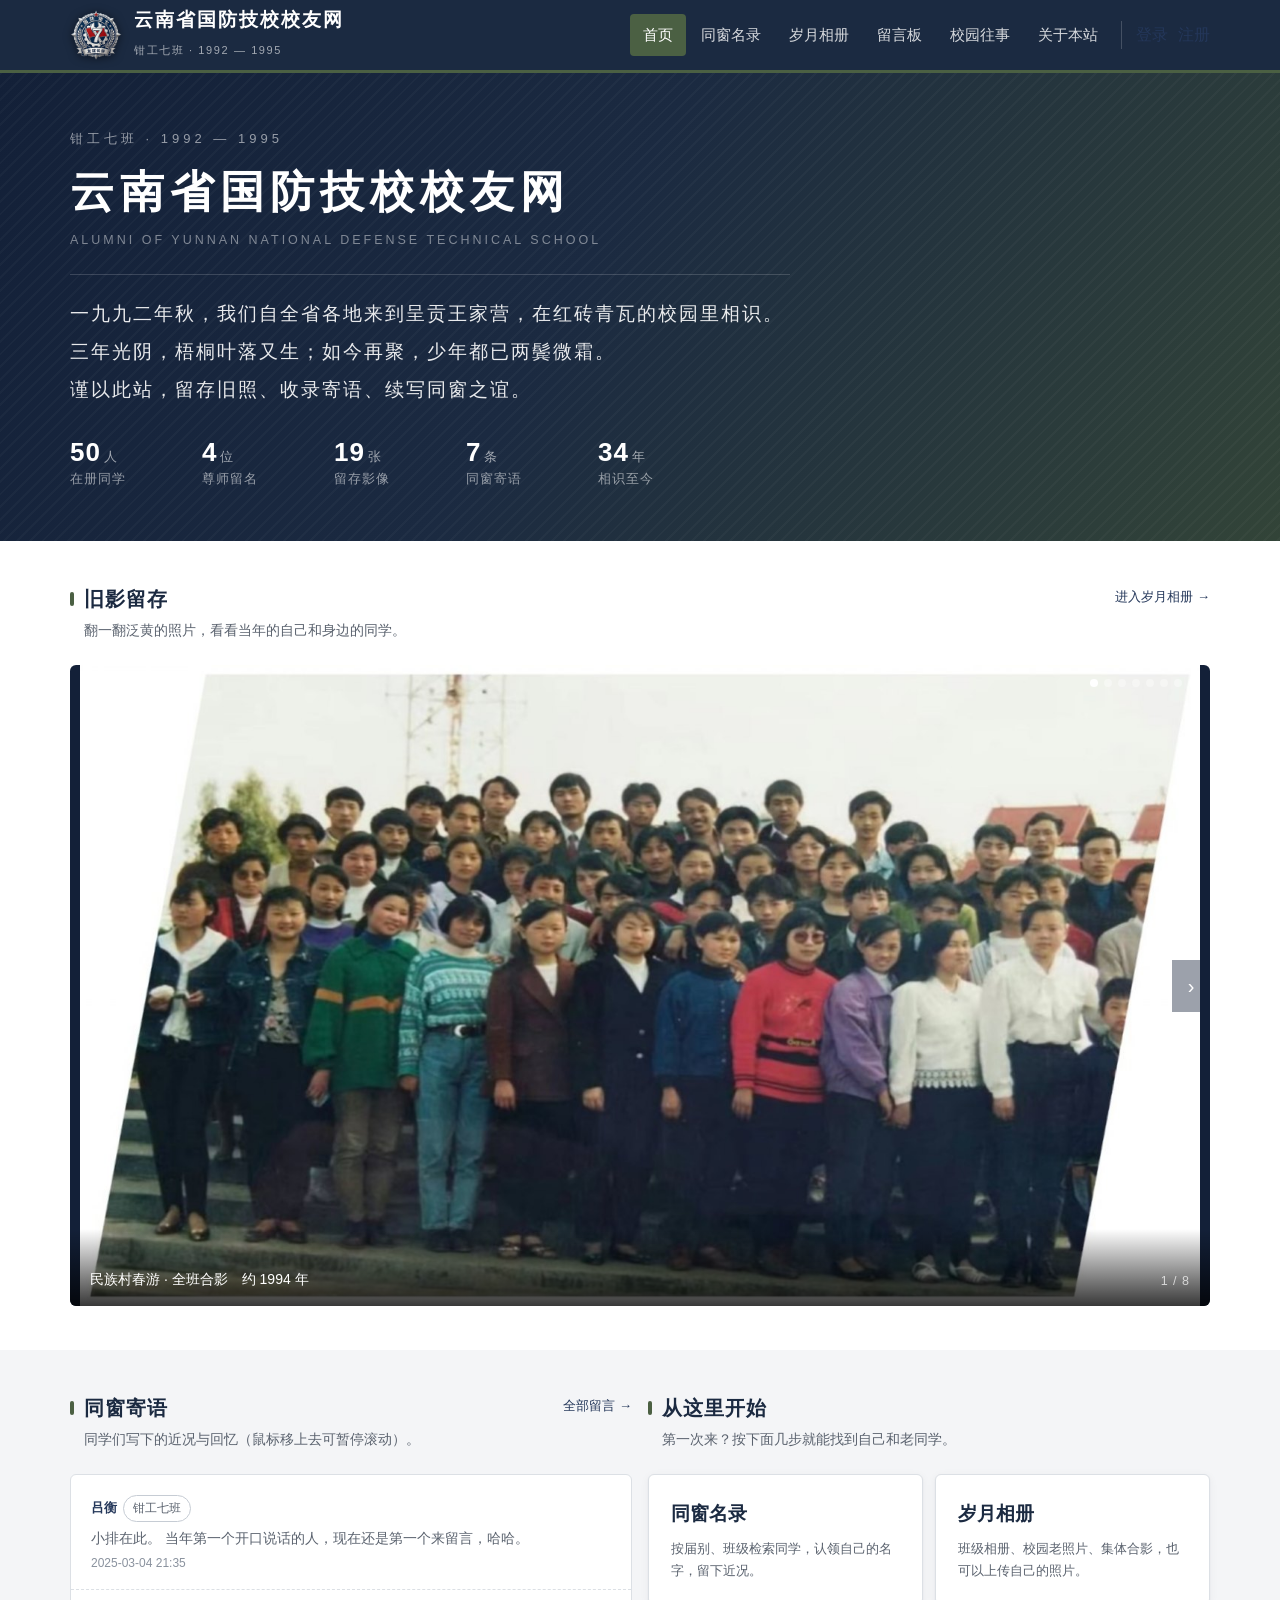
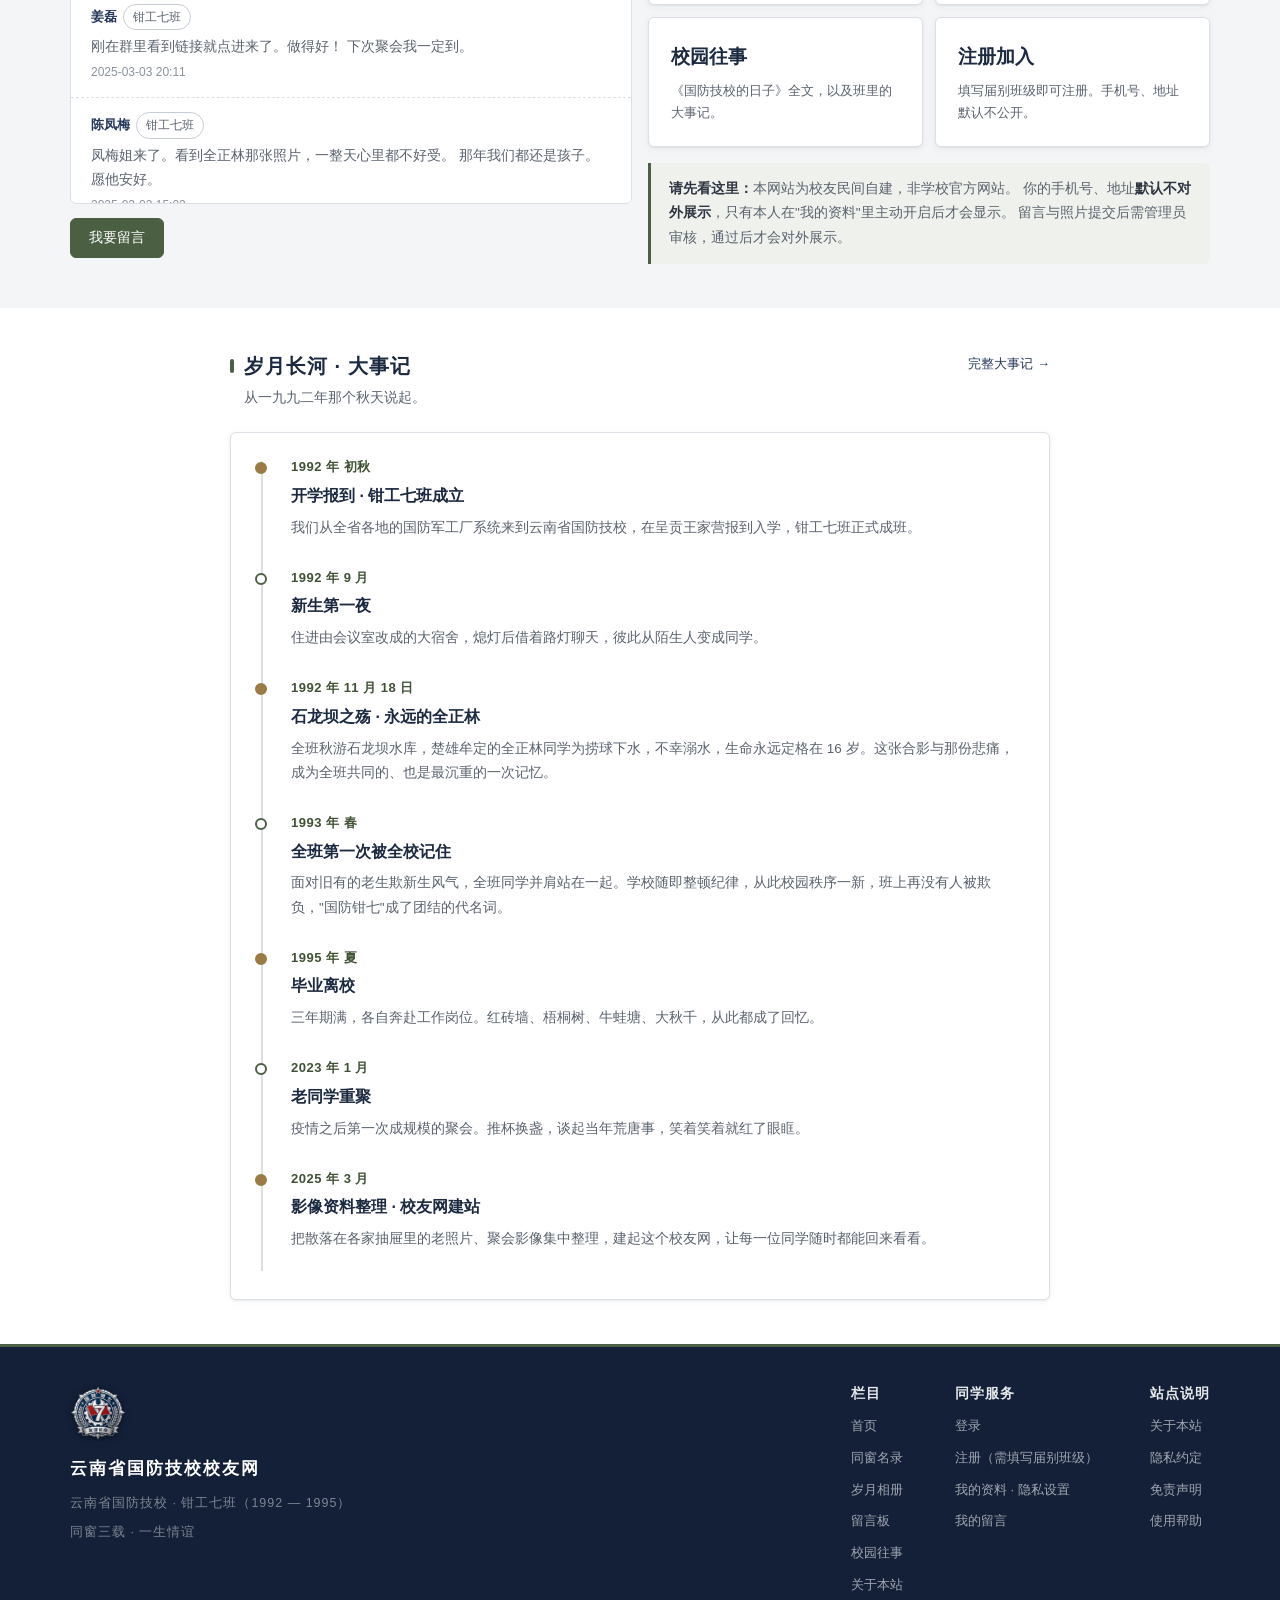
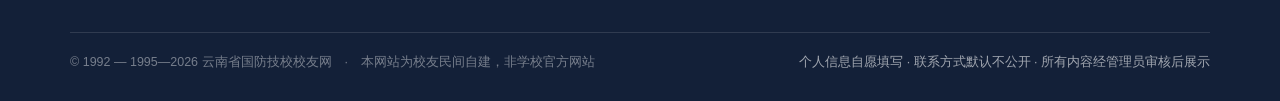
==== commit 5b95e92d: "rename: 站名统一改为『云南省国防技校校友网』" ====
--- a/index.html
+++ b/index.html
@@ -1,149 +1,149 @@
-<!DOCTYPE html>
-<html lang="zh-CN">
-<head>
-<meta charset="UTF-8">
-<meta name="viewport" content="width=device-width,initial-scale=1">
-<title>国防技校同学录 · 云南省国防技校钳工七班（1992—1995）</title>
-<meta name="description" content="云南省国防技校钳工七班同学录：同窗名录、岁月相册、留言寄语、校园往事。面向往届在校学员，用于同学联络与旧照留存。">
-<meta name="keywords" content="国防技校,同学录,钳工七班,校友,老照片,云南,呈贡,王家营">
-<link rel="icon" href="assets/img/favicon.ico" sizes="any">
-<link rel="icon" type="image/png" href="assets/img/logo-128.png" sizes="128x128">
-<link rel="apple-touch-icon" href="assets/img/apple-touch-icon.png">
-<!-- 分享到微信/QQ 时的卡片信息 -->
-<meta property="og:type" content="website">
-<meta property="og:title" content="国防技校同学录 · 钳工七班（1992—1995）">
-<meta property="og:description" content="云南省国防技校钳工七班同学录：同窗名录、岁月相册、留言寄语、校园往事。">
-<meta property="og:image" content="assets/img/logo-share.jpg">
-<meta name="theme-color" content="#1B2A41">
-<link rel="stylesheet" href="css/style.css">
-</head>
-<body data-page="home">
-
-<!-- 页头（由 js/ui.js 自动生成，改菜单请见该文件顶部 NAV 数组） -->
-<div id="siteHeader"></div>
-
-<!-- ==================== 开篇寄语横幅 ==================== -->
-<section class="hero">
-  <div class="hero-inner">
-    <div class="eyebrow">云南省国防技校 · 钳工七班 · 1992 — 1995</div>
-    <h1>国防技校同学录</h1>
-    <div class="en">Alumni of Yunnan National Defense Technical School</div>
-    <div class="slogan">
-      一九九二年秋，我们自全省各地来到呈贡王家营，在红砖青瓦的校园里相识。<br>
-      三年光阴，梧桐叶落又生；如今再聚，少年都已两鬓微霜。<br>
-      谨以此站，留存旧照、收录寄语、续写同窗之谊。
-    </div>
-    <div class="hero-stat" data-home="stats"></div>
-  </div>
-</section>
-
-<!-- ==================== 老照片轮播 ==================== -->
-<section class="section">
-  <div class="wrap">
-    <div class="section-head">
-      <h2>旧影留存</h2>
-      <a class="more" href="album.html">进入岁月相册 →</a>
-      <div class="desc">翻一翻泛黄的照片，看看当年的自己和身边的同学。</div>
-    </div>
-    <div class="carousel" id="carousel">
-      <div class="carousel-stage" id="carouselStage"></div>
-    </div>
-  </div>
-</section>
-
-<!-- ==================== 留言滚动 + 快捷入口 ==================== -->
-<section class="section">
-  <div class="wrap">
-    <div class="grid grid-2">
-      <!-- 最新留言 -->
-      <div>
-        <div class="section-head">
-          <h2>同窗寄语</h2>
-          <a class="more" href="messages.html">全部留言 →</a>
-          <div class="desc">同学们写下的近况与回忆（鼠标移上去可暂停滚动）。</div>
-        </div>
-        <div class="msg-roll" id="msgRoll"></div>
-        <div style="margin-top:14px">
-          <a class="btn btn-army" href="messages.html">我要留言</a>
-        </div>
-      </div>
-
-      <!-- 快捷入口 -->
-      <div>
-        <div class="section-head">
-          <h2>从这里开始</h2>
-          <div class="desc">第一次来？按下面几步就能找到自己和老同学。</div>
-        </div>
-        <div class="grid grid-2" style="gap:12px">
-          <a class="card card-pad" href="roster.html" style="text-decoration:none">
-            <div style="font-size:19px;color:var(--navy-800);font-weight:600">同窗名录</div>
-            <div style="font-size:13px;color:var(--ink-2);margin-top:6px;line-height:1.7">
-              按届别、班级检索同学，认领自己的名字，留下近况。
-            </div>
-          </a>
-          <a class="card card-pad" href="album.html" style="text-decoration:none">
-            <div style="font-size:19px;color:var(--navy-800);font-weight:600">岁月相册</div>
-            <div style="font-size:13px;color:var(--ink-2);margin-top:6px;line-height:1.7">
-              班级相册、校园老照片、集体合影，也可以上传自己的照片。
-            </div>
-          </a>
-          <a class="card card-pad" href="stories.html" style="text-decoration:none">
-            <div style="font-size:19px;color:var(--navy-800);font-weight:600">校园往事</div>
-            <div style="font-size:13px;color:var(--ink-2);margin-top:6px;line-height:1.7">
-              《国防技校的日子》全文，以及班里的大事记。
-            </div>
-          </a>
-          <a class="card card-pad" href="register.html" style="text-decoration:none">
-            <div style="font-size:19px;color:var(--navy-800);font-weight:600">注册加入</div>
-            <div style="font-size:13px;color:var(--ink-2);margin-top:6px;line-height:1.7">
-              填写届别班级即可注册。手机号、地址默认不公开。
-            </div>
-          </a>
-        </div>
-        <div class="notice" style="margin-top:16px">
-          <strong>请先看这里：</strong>本网站为校友民间自建，非学校官方网站。
-          你的手机号、地址<strong>默认不对外展示</strong>，只有本人在"我的资料"里主动开启后才会显示。
-          留言与照片提交后需管理员审核，通过后才会对外展示。
-        </div>
-      </div>
-    </div>
-  </div>
-</section>
-
-<!-- ==================== 大事记摘要 ==================== -->
-<section class="section">
-  <div class="wrap wrap-narrow">
-    <div class="section-head">
-      <h2>岁月长河 · 大事记</h2>
-      <a class="more" href="stories.html">完整大事记 →</a>
-      <div class="desc">从一九九二年那个秋天说起。</div>
-    </div>
-    <div class="card card-pad">
-      <div class="timeline" id="timeline"></div>
-    </div>
-  </div>
-</section>
-
-<!-- 页脚 -->
-<div id="siteFooter"></div>
-<div id="toast"></div>
-
-<script src="js/seed.js"></script>
-<script src="js/store.js"></script>
-<script src="js/ui.js"></script>
-<script src="js/pages.js"></script>
-<script>
-/* 首页底部也渲染一遍大事记（复用 pages.js 里 stories 的渲染逻辑） */
-(function () {
-  var tl = document.getElementById('timeline');
-  if (!tl) return;
-  tl.innerHTML = window.SEED_TIMELINE.map(function (t) {
-    return '<div class="tl-item' + (t.key ? ' key' : '') + '">' +
-      '<div class="tl-date">' + UI.esc(t.date) + '</div>' +
-      '<div class="tl-t">' + UI.esc(t.title) + '</div>' +
-      '<div class="tl-d">' + UI.esc(t.desc) + '</div></div>';
-  }).join('');
-})();
-</script>
-</body>
-</html>
+<!DOCTYPE html>
+<html lang="zh-CN">
+<head>
+<meta charset="UTF-8">
+<meta name="viewport" content="width=device-width,initial-scale=1">
+<title>云南省国防技校校友网 · 钳工七班（1992—1995）</title>
+<meta name="description" content="云南省国防技校校友网：同窗名录、岁月相册、留言寄语、校园往事。面向往届校友，用于同学联络与旧照留存。">
+<meta name="keywords" content="云南省国防技校,校友网,钳工七班,校友,老照片,云南,呈贡,王家营">
+<link rel="icon" href="assets/img/favicon.ico" sizes="any">
+<link rel="icon" type="image/png" href="assets/img/logo-128.png" sizes="128x128">
+<link rel="apple-touch-icon" href="assets/img/apple-touch-icon.png">
+<!-- 分享到微信/QQ 时的卡片信息 -->
+<meta property="og:type" content="website">
+<meta property="og:title" content="云南省国防技校校友网 · 钳工七班（1992—1995）">
+<meta property="og:description" content="云南省国防技校校友网（钳工七班）：同窗名录、岁月相册、留言寄语、校园往事。">
+<meta property="og:image" content="assets/img/logo-share.jpg">
+<meta name="theme-color" content="#1B2A41">
+<link rel="stylesheet" href="css/style.css">
+</head>
+<body data-page="home">
+
+<!-- 页头（由 js/ui.js 自动生成，改菜单请见该文件顶部 NAV 数组） -->
+<div id="siteHeader"></div>
+
+<!-- ==================== 开篇寄语横幅 ==================== -->
+<section class="hero">
+  <div class="hero-inner">
+    <div class="eyebrow">钳工七班 · 1992 — 1995</div>
+    <h1>云南省国防技校校友网</h1>
+    <div class="en">Alumni of Yunnan National Defense Technical School</div>
+    <div class="slogan">
+      一九九二年秋，我们自全省各地来到呈贡王家营，在红砖青瓦的校园里相识。<br>
+      三年光阴，梧桐叶落又生；如今再聚，少年都已两鬓微霜。<br>
+      谨以此站，留存旧照、收录寄语、续写同窗之谊。
+    </div>
+    <div class="hero-stat" data-home="stats"></div>
+  </div>
+</section>
+
+<!-- ==================== 老照片轮播 ==================== -->
+<section class="section">
+  <div class="wrap">
+    <div class="section-head">
+      <h2>旧影留存</h2>
+      <a class="more" href="album.html">进入岁月相册 →</a>
+      <div class="desc">翻一翻泛黄的照片，看看当年的自己和身边的同学。</div>
+    </div>
+    <div class="carousel" id="carousel">
+      <div class="carousel-stage" id="carouselStage"></div>
+    </div>
+  </div>
+</section>
+
+<!-- ==================== 留言滚动 + 快捷入口 ==================== -->
+<section class="section">
+  <div class="wrap">
+    <div class="grid grid-2">
+      <!-- 最新留言 -->
+      <div>
+        <div class="section-head">
+          <h2>同窗寄语</h2>
+          <a class="more" href="messages.html">全部留言 →</a>
+          <div class="desc">同学们写下的近况与回忆（鼠标移上去可暂停滚动）。</div>
+        </div>
+        <div class="msg-roll" id="msgRoll"></div>
+        <div style="margin-top:14px">
+          <a class="btn btn-army" href="messages.html">我要留言</a>
+        </div>
+      </div>
+
+      <!-- 快捷入口 -->
+      <div>
+        <div class="section-head">
+          <h2>从这里开始</h2>
+          <div class="desc">第一次来？按下面几步就能找到自己和老同学。</div>
+        </div>
+        <div class="grid grid-2" style="gap:12px">
+          <a class="card card-pad" href="roster.html" style="text-decoration:none">
+            <div style="font-size:19px;color:var(--navy-800);font-weight:600">同窗名录</div>
+            <div style="font-size:13px;color:var(--ink-2);margin-top:6px;line-height:1.7">
+              按届别、班级检索同学，认领自己的名字，留下近况。
+            </div>
+          </a>
+          <a class="card card-pad" href="album.html" style="text-decoration:none">
+            <div style="font-size:19px;color:var(--navy-800);font-weight:600">岁月相册</div>
+            <div style="font-size:13px;color:var(--ink-2);margin-top:6px;line-height:1.7">
+              班级相册、校园老照片、集体合影，也可以上传自己的照片。
+            </div>
+          </a>
+          <a class="card card-pad" href="stories.html" style="text-decoration:none">
+            <div style="font-size:19px;color:var(--navy-800);font-weight:600">校园往事</div>
+            <div style="font-size:13px;color:var(--ink-2);margin-top:6px;line-height:1.7">
+              《国防技校的日子》全文，以及班里的大事记。
+            </div>
+          </a>
+          <a class="card card-pad" href="register.html" style="text-decoration:none">
+            <div style="font-size:19px;color:var(--navy-800);font-weight:600">注册加入</div>
+            <div style="font-size:13px;color:var(--ink-2);margin-top:6px;line-height:1.7">
+              填写届别班级即可注册。手机号、地址默认不公开。
+            </div>
+          </a>
+        </div>
+        <div class="notice" style="margin-top:16px">
+          <strong>请先看这里：</strong>本网站为校友民间自建，非学校官方网站。
+          你的手机号、地址<strong>默认不对外展示</strong>，只有本人在"我的资料"里主动开启后才会显示。
+          留言与照片提交后需管理员审核，通过后才会对外展示。
+        </div>
+      </div>
+    </div>
+  </div>
+</section>
+
+<!-- ==================== 大事记摘要 ==================== -->
+<section class="section">
+  <div class="wrap wrap-narrow">
+    <div class="section-head">
+      <h2>岁月长河 · 大事记</h2>
+      <a class="more" href="stories.html">完整大事记 →</a>
+      <div class="desc">从一九九二年那个秋天说起。</div>
+    </div>
+    <div class="card card-pad">
+      <div class="timeline" id="timeline"></div>
+    </div>
+  </div>
+</section>
+
+<!-- 页脚 -->
+<div id="siteFooter"></div>
+<div id="toast"></div>
+
+<script src="js/seed.js"></script>
+<script src="js/store.js"></script>
+<script src="js/ui.js"></script>
+<script src="js/pages.js"></script>
+<script>
+/* 首页底部也渲染一遍大事记（复用 pages.js 里 stories 的渲染逻辑） */
+(function () {
+  var tl = document.getElementById('timeline');
+  if (!tl) return;
+  tl.innerHTML = window.SEED_TIMELINE.map(function (t) {
+    return '<div class="tl-item' + (t.key ? ' key' : '') + '">' +
+      '<div class="tl-date">' + UI.esc(t.date) + '</div>' +
+      '<div class="tl-t">' + UI.esc(t.title) + '</div>' +
+      '<div class="tl-d">' + UI.esc(t.desc) + '</div></div>';
+  }).join('');
+})();
+</script>
+</body>
+</html>
--- a/css/style.css
+++ b/css/style.css
@@ -1,6 +1,6 @@
 @charset "utf-8";
 /* ==========================================================================
-   国防技校同学录 · 全站样式
+   云南省国防技校校友网 · 全站样式
    风格：庄重简约 · 藏蓝为主 / 军绿为辅 / 深灰文字 / 浅灰白背景
    说明：如需改配色，只改下面 :root 里的变量即可，全站自动生效。
    兼容：电脑端 + 手机移动端（响应式）
@@ -602,6 +602,69 @@
 /* 空状态 */
 .empty{text-align:center;padding:52px 20px;color:var(--ink-3);font-size:14px;}
 .empty .ic{font-size:34px;opacity:.5;line-height:1;margin-bottom:12px;}
+
+/* ------------------------- 后台：筛选条 / 批量操作 ----------------------- */
+.admin-bar{
+  display:flex;align-items:center;gap:10px;flex-wrap:wrap;
+  background:#fff;border:1px solid var(--line);border-radius:var(--radius);
+  padding:12px 14px;margin-bottom:14px;
+}
+.admin-bar .grow{flex:1 1 180px;min-width:150px;}
+.admin-bar input.input,.admin-bar select.input{padding:7px 11px;font-size:13.5px;}
+.admin-bar .sep{width:1px;height:22px;background:var(--line);margin:0 2px;}
+.admin-bar .hint{font-size:12.5px;color:var(--ink-3);}
+.admin-bar .right{margin-left:auto;display:flex;gap:8px;flex-wrap:wrap;}
+
+/* 批量操作条：勾选后出现 */
+.bulkbar{
+  display:flex;align-items:center;gap:10px;flex-wrap:wrap;
+  background:var(--navy-050);border:1px solid #C9D5E6;border-radius:var(--radius);
+  padding:10px 14px;margin-bottom:12px;font-size:13.5px;color:var(--navy-700);
+}
+.bulkbar .n{font-weight:700;}
+.bulkbar .right{margin-left:auto;display:flex;gap:8px;flex-wrap:wrap;}
+.bulkbar.hide{display:none;}
+
+/* 表格里的复选框列 */
+.td-chk{width:38px;text-align:center;}
+.td-chk input{width:15px;height:15px;cursor:pointer;}
+.table td.act{white-space:nowrap;}
+.table td.act .btn{margin:0 3px 3px 0;}
+.row-detail{font-size:12.5px;color:var(--ink-3);margin-top:3px;line-height:1.6;}
+.msg-full{white-space:pre-wrap;line-height:1.85;font-size:14px;}
+
+/* ----------------------------- 通用弹窗 --------------------------------- */
+.modal-mask{
+  position:fixed;inset:0;background:rgba(19,32,56,.55);z-index:200;
+  display:none;align-items:center;justify-content:center;padding:20px;
+}
+.modal-mask.on{display:flex;}
+.modal{
+  background:#fff;border-radius:var(--radius-lg);width:100%;max-width:560px;
+  max-height:86vh;display:flex;flex-direction:column;
+  box-shadow:0 18px 50px rgba(0,0,0,.28);
+}
+.modal-head{
+  display:flex;align-items:center;justify-content:space-between;gap:12px;
+  padding:16px 20px;border-bottom:1px solid var(--line);flex:0 0 auto;
+}
+.modal-head h3{font-size:16.5px;font-weight:600;margin:0;color:var(--ink);}
+.modal-x{
+  background:transparent;border:0;font-size:17px;color:var(--ink-3);
+  cursor:pointer;line-height:1;padding:4px 6px;border-radius:4px;
+}
+.modal-x:hover{background:var(--bg-2);color:var(--ink);}
+.modal-body{padding:20px;overflow:auto;flex:1 1 auto;}
+.modal-foot{
+  display:flex;justify-content:flex-end;gap:10px;
+  padding:14px 20px;border-top:1px solid var(--line);flex:0 0 auto;
+}
+/* 弹窗里的两列表单 */
+.form-grid{display:grid;grid-template-columns:repeat(2,1fr);gap:0 16px;}
+.form-grid .full{grid-column:1 / -1;}
+.form-grid .form-row{margin-bottom:14px;}
+.form-grid label{font-size:13px;}
+.modal-body .form-hint{margin-top:5px;}
 
 /* ----------------------------- 18. 响应式 ------------------------------- */
 @media (max-width:1024px){
@@ -644,6 +707,12 @@
   .about-brand{flex-direction:column;text-align:center;gap:14px;padding:22px 16px;}
   .about-brand img{width:96px;height:96px;}
   .about-brand .abt{font-size:20px;letter-spacing:4px;}
+  .form-grid{grid-template-columns:1fr;}
+  .modal{max-height:92vh;}
+  .modal-body{padding:16px;}
+  .admin-bar .right,.bulkbar .right{margin-left:0;width:100%;}
+  /* 手机上表格横向滚动，别把页面撑爆 */
+  .table-wrap{overflow-x:auto;-webkit-overflow-scrolling:touch;}
 }
 
 /* 打印（相册/文章可打印存档） */
